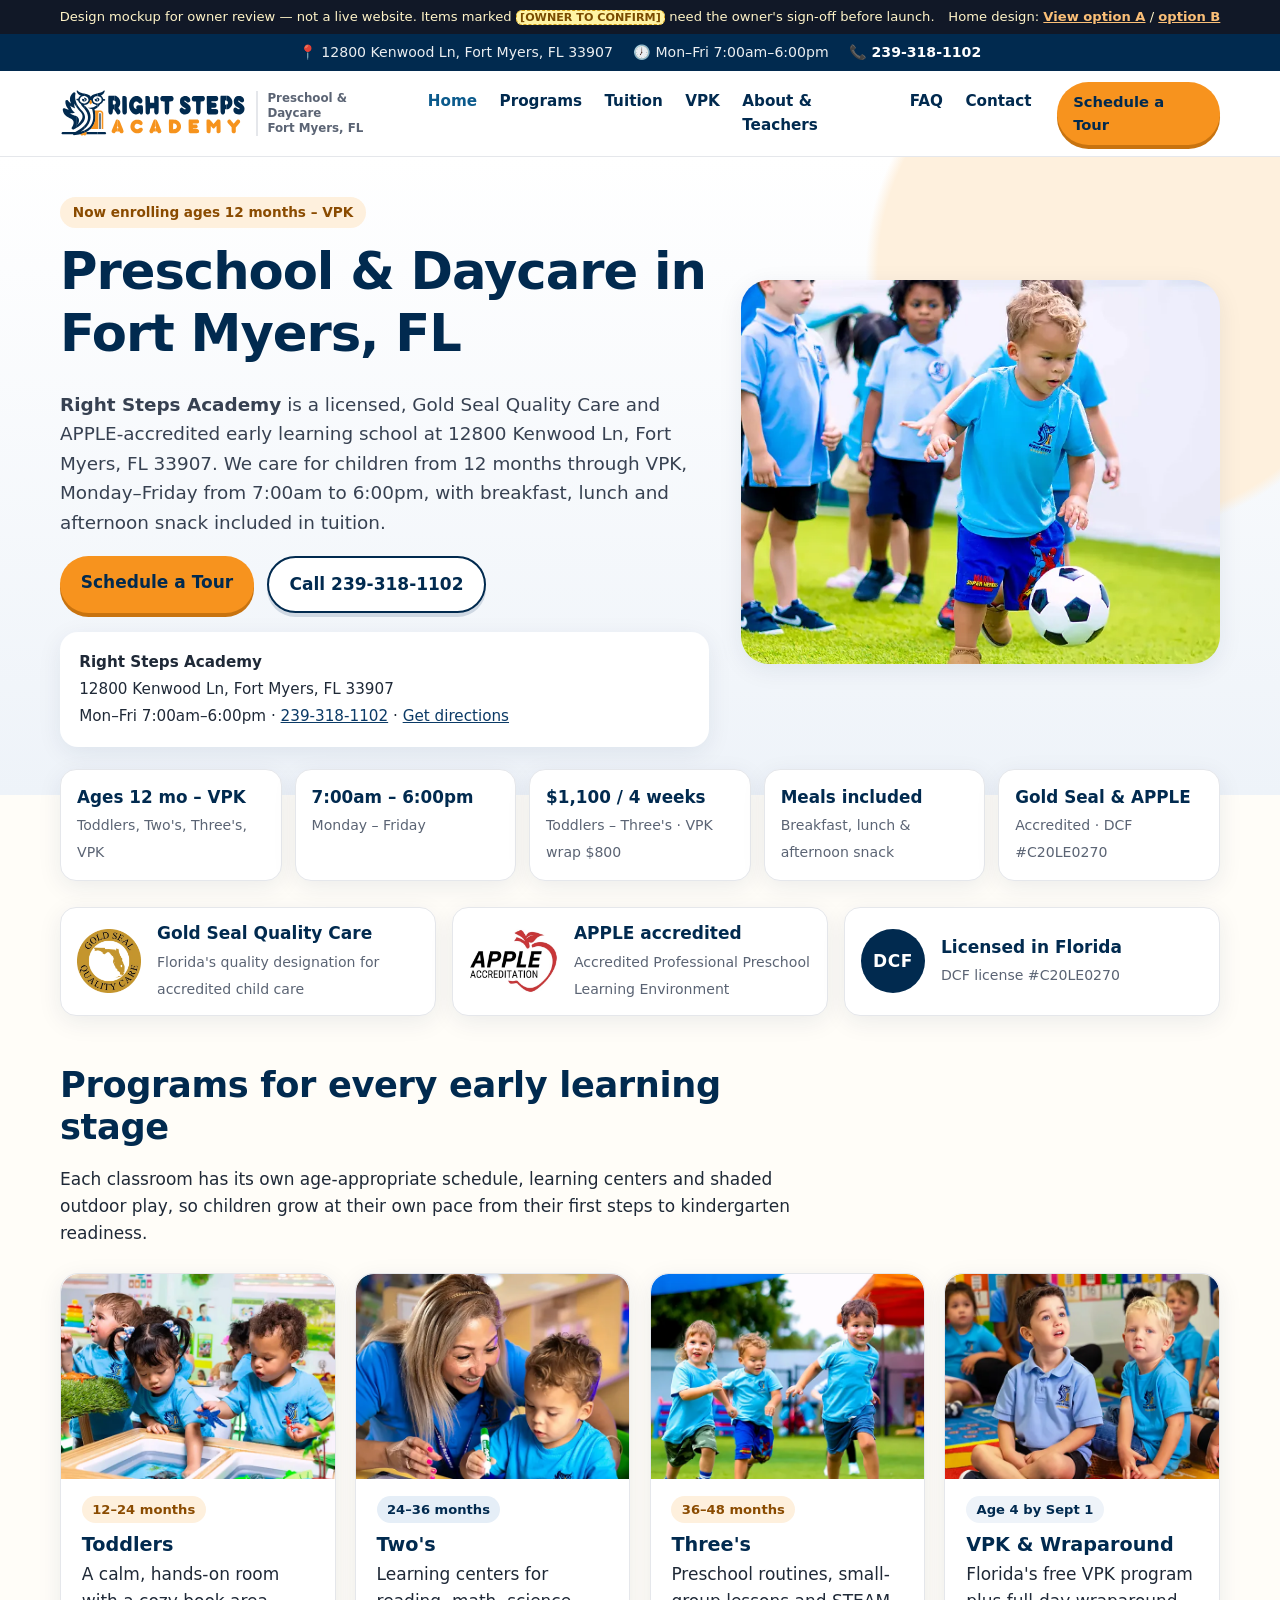
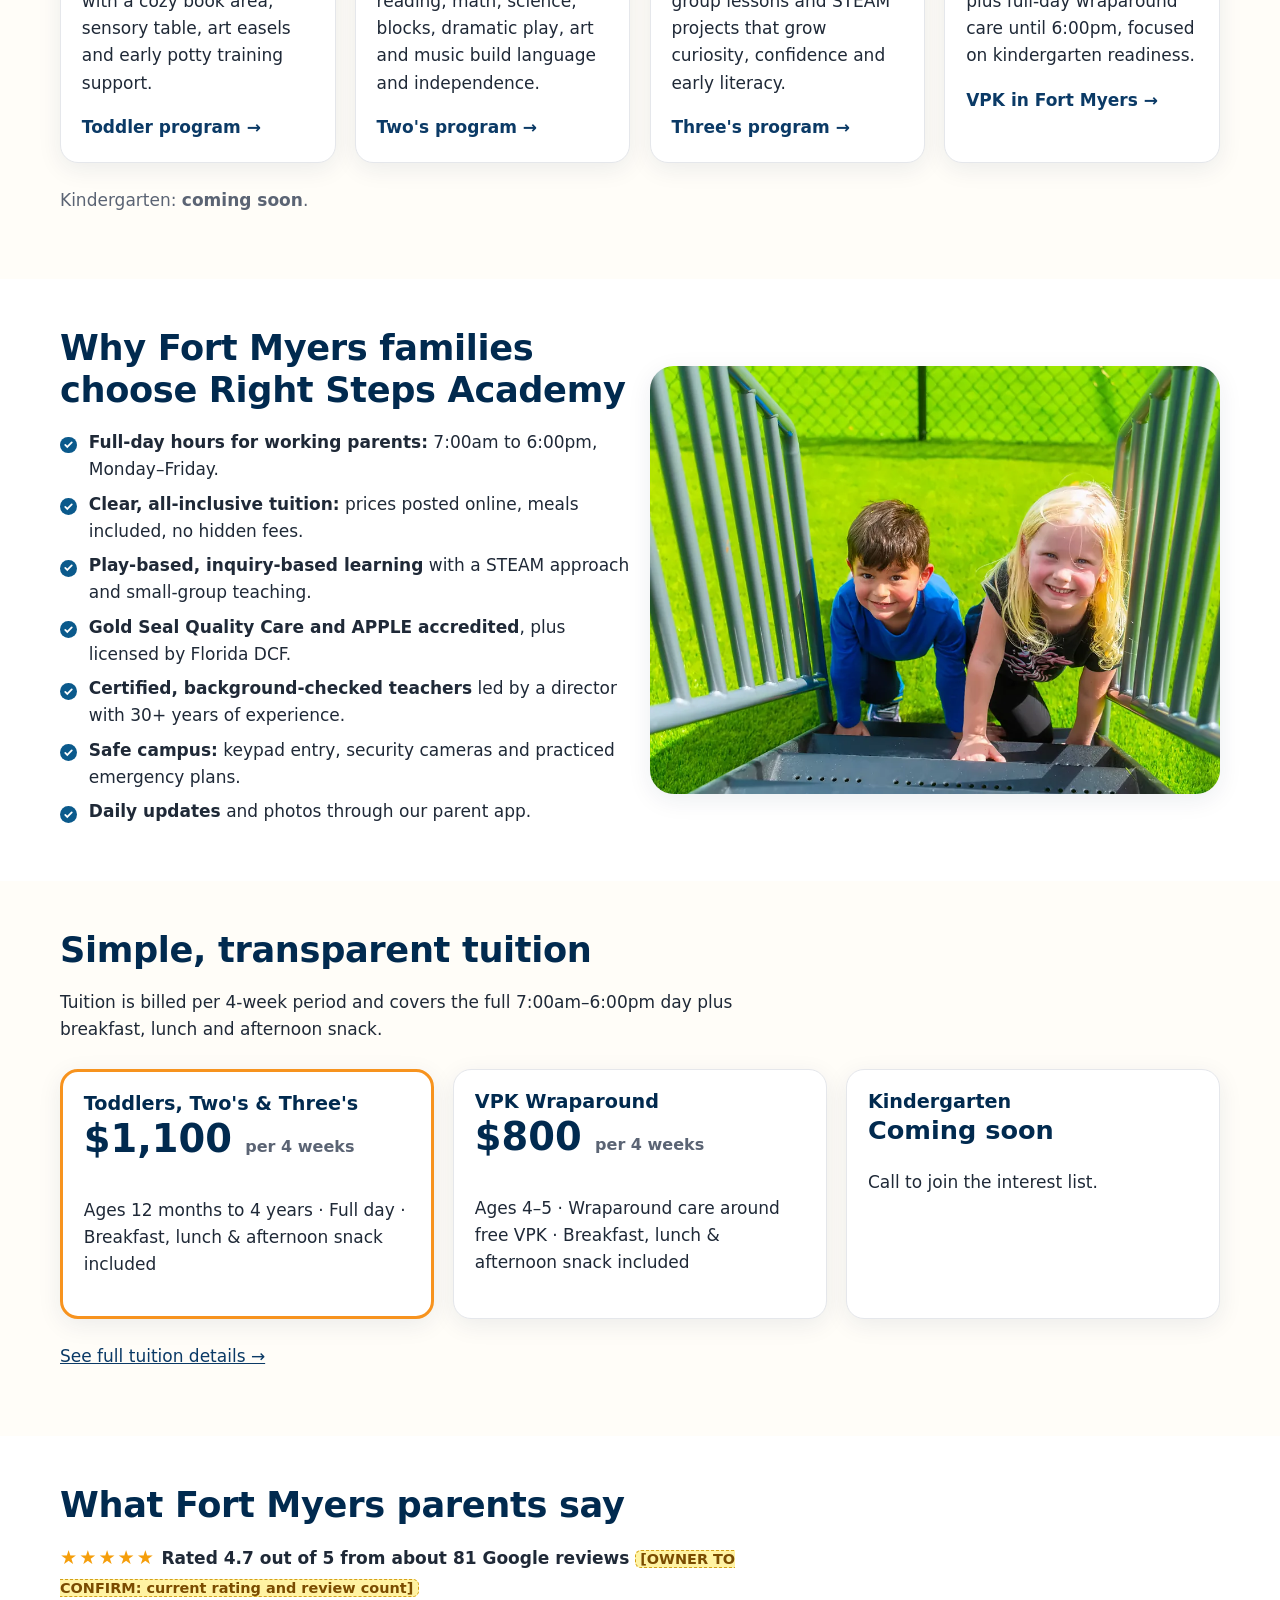
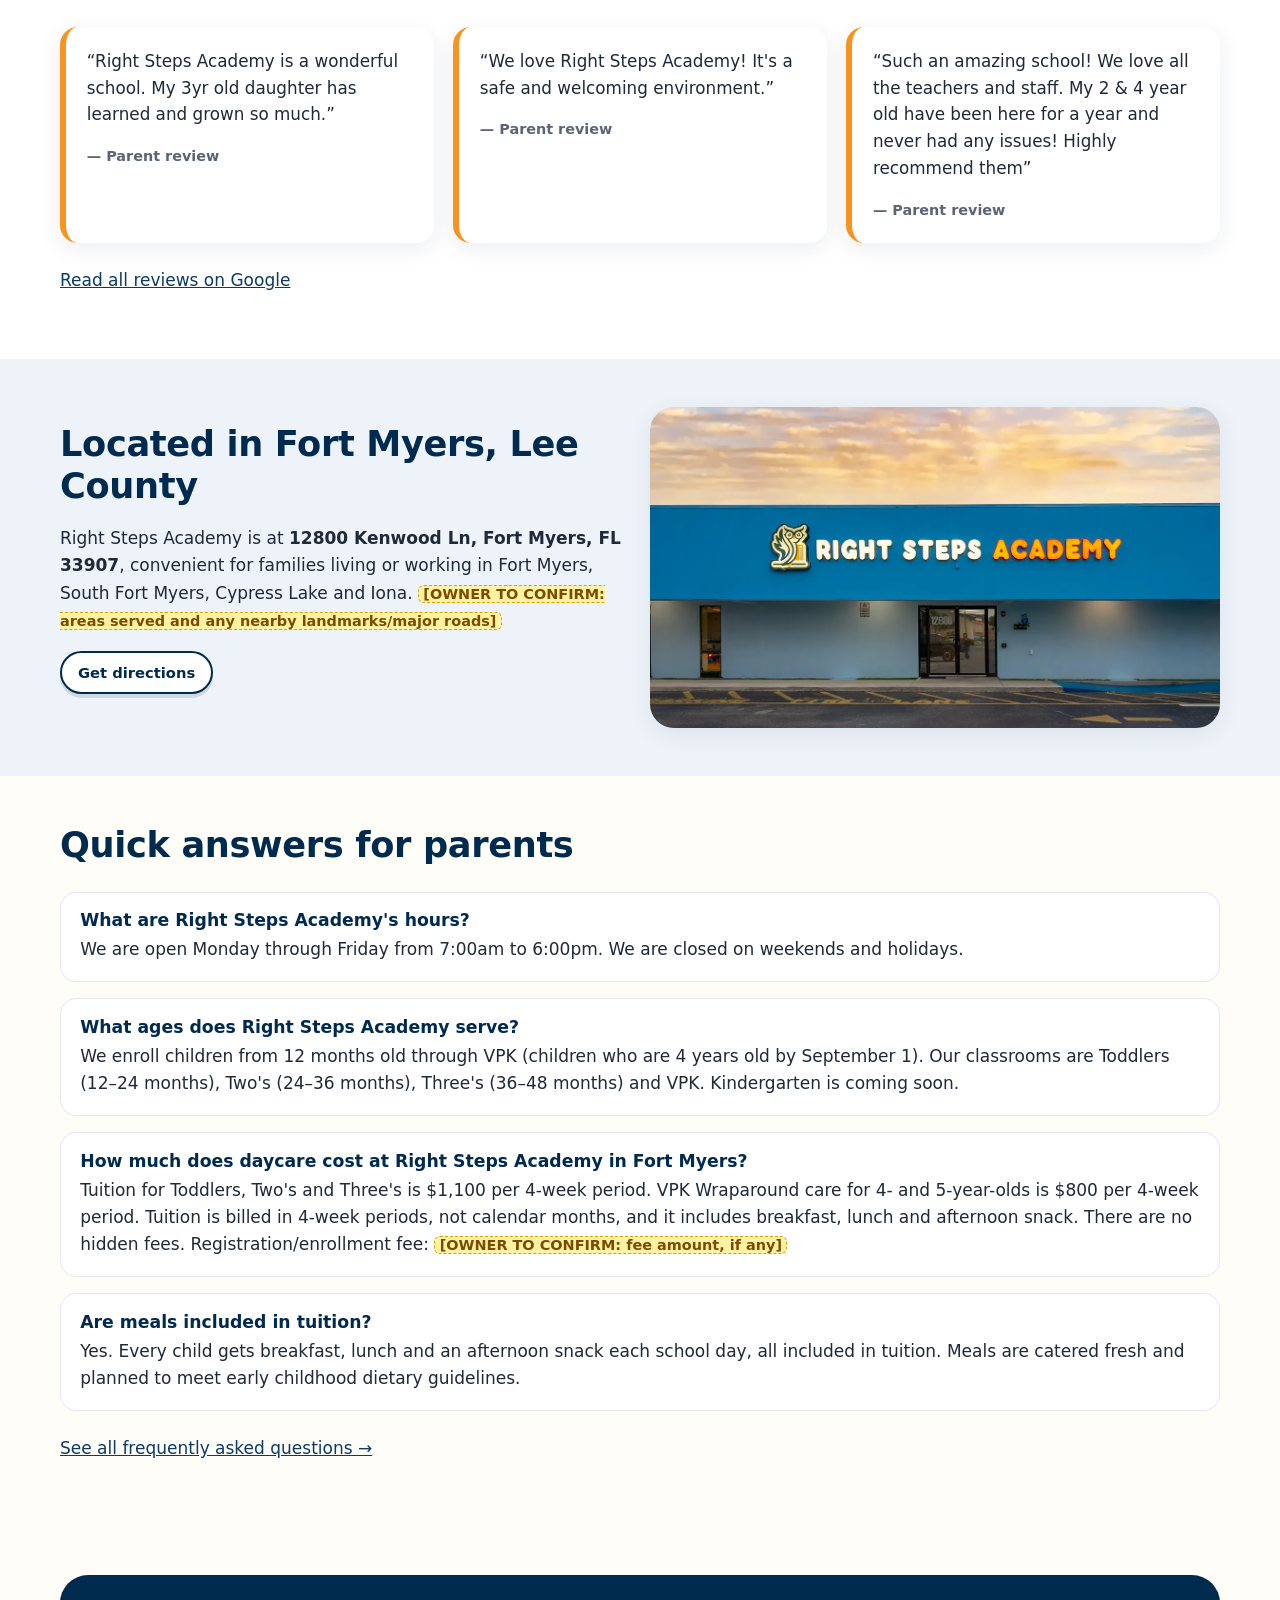
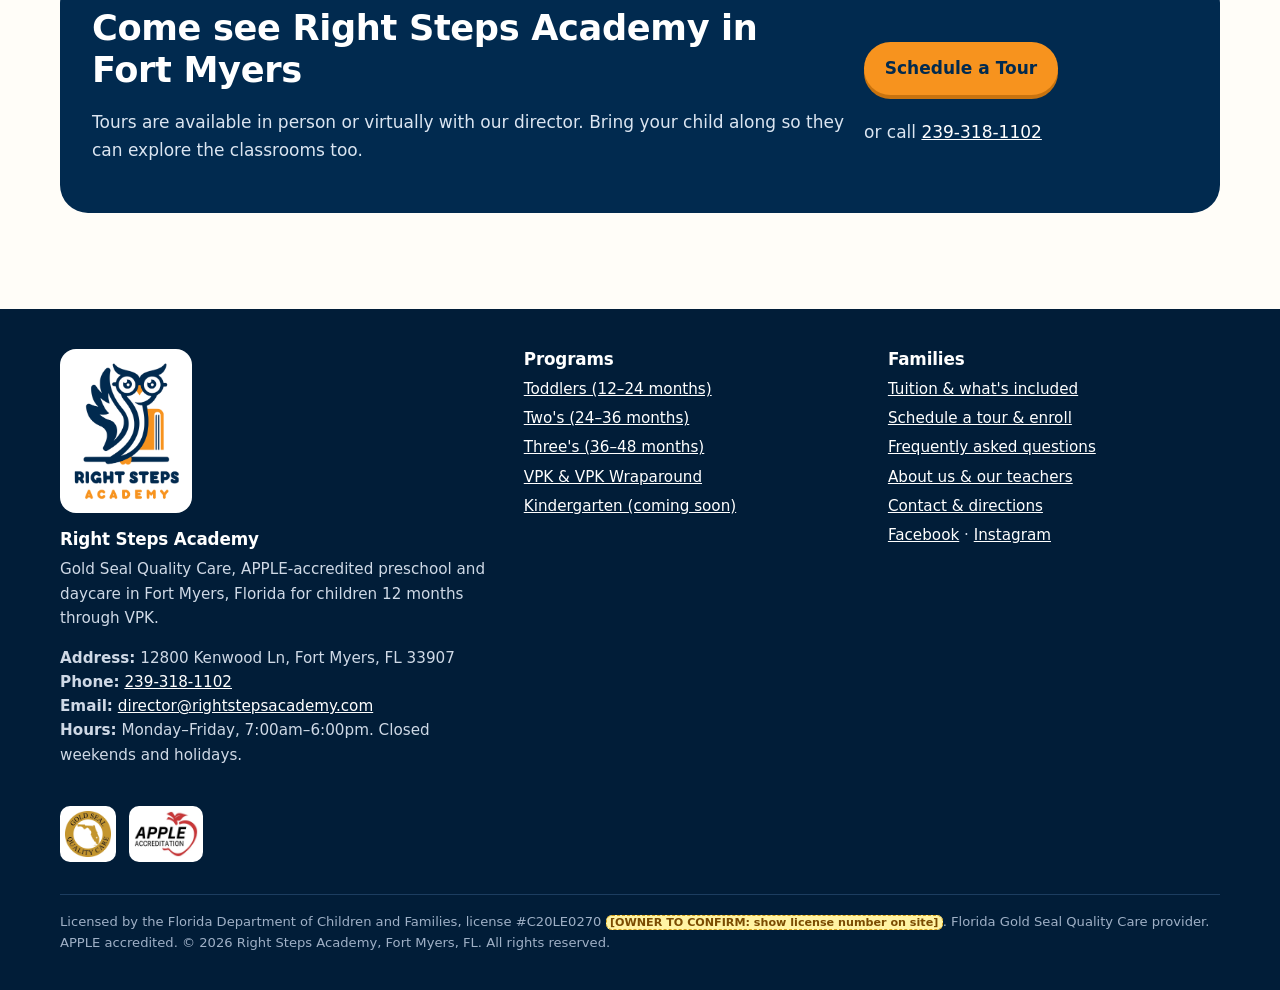
==== index.html @ 5e00772a "Add the Right Steps Academy static preview site. Extract the finished HTML/CSS/JS mockup at the repo" ====
<!doctype html>
<html lang="en">
<head>
<meta charset="utf-8">
<meta name="viewport" content="width=device-width, initial-scale=1">
<title>Right Steps Academy | Preschool &amp; Daycare in Fort Myers, FL</title>
<meta name="description" content="Licensed preschool &amp; daycare in Fort Myers, FL for ages 12 months–VPK. Open Mon–Fri 7am–6pm. $1,100 per 4 weeks, all meals included. Book a tour.">
<!-- MOCKUP: remove the noindex line below before launch -->
<meta name="robots" content="noindex, nofollow">
<link rel="canonical" href="https://rightstepsacademy.com/">
<meta property="og:type" content="website">
<meta property="og:site_name" content="Right Steps Academy">
<meta property="og:title" content="Right Steps Academy | Preschool &amp; Daycare in Fort Myers, FL">
<meta property="og:description" content="Licensed preschool &amp; daycare in Fort Myers, FL for ages 12 months–VPK. Open Mon–Fri 7am–6pm. $1,100 per 4 weeks, all meals included. Book a tour.">
<meta property="og:url" content="https://rightstepsacademy.com/">
<meta name="geo.region" content="US-FL">
<meta name="geo.placename" content="Fort Myers">
<meta name="geo.position" content="26.554355;-81.87447">
<link rel="icon" href="assets/brand/favicon-32.png" sizes="32x32" type="image/png">
<link rel="icon" href="assets/brand/icon-192.png" sizes="192x192" type="image/png">
<link rel="apple-touch-icon" href="assets/brand/apple-touch-icon.png">
<meta name="theme-color" content="#012A4F">
<link rel="stylesheet" href="assets/style.css">
<script type="application/ld+json">
{
 "@context": "https://schema.org",
 "@type": [
  "ChildCare",
  "Preschool"
 ],
 "@id": "https://rightstepsacademy.com/#school",
 "name": "Right Steps Academy",
 "url": "https://rightstepsacademy.com/",
 "logo": "https://rightstepsacademy.com/assets/brand/rsa-logo-stacked.png",
 "image": "https://rightstepsacademy.com/assets/photos/building-exterior-kenwood-ln.webp",
 "description": "Licensed, Gold Seal Quality Care and APPLE-accredited preschool and daycare in Fort Myers, Florida for children 12 months through VPK. Full-day care Monday–Friday 7:00am–6:00pm with breakfast, lunch and afternoon snack included in tuition.",
 "award": [
  "Florida Gold Seal Quality Care provider",
  "APPLE Accreditation (Accredited Professional Preschool Learning Environment)"
 ],
 "hasCredential": [
  {
   "@type": "EducationalOccupationalCredential",
   "name": "Gold Seal Quality Care",
   "credentialCategory": "Quality designation",
   "recognizedBy": {
    "@type": "GovernmentOrganization",
    "name": "Florida Department of Education, Division of Early Learning"
   }
  },
  {
   "@type": "EducationalOccupationalCredential",
   "name": "APPLE Accreditation (Accredited Professional Preschool Learning Environment)",
   "credentialCategory": "Accreditation",
   "recognizedBy": {
    "@type": "Organization",
    "name": "Florida Association for Child Care Management (FACCM)",
    "url": "https://www.faccm.org/"
   }
  }
 ],
 "telephone": "+1-239-318-1102",
 "email": "director@rightstepsacademy.com",
 "address": {
  "@type": "PostalAddress",
  "streetAddress": "12800 Kenwood Ln",
  "addressLocality": "Fort Myers",
  "addressRegion": "FL",
  "postalCode": "33907",
  "addressCountry": "US"
 },
 "geo": {
  "@type": "GeoCoordinates",
  "latitude": 26.554355,
  "longitude": -81.87447
 },
 "hasMap": "https://www.google.com/maps/search/?api=1&query=Right+Steps+Academy+12800+Kenwood+Ln+Fort+Myers+FL+33907",
 "openingHoursSpecification": [
  {
   "@type": "OpeningHoursSpecification",
   "dayOfWeek": [
    "Monday",
    "Tuesday",
    "Wednesday",
    "Thursday",
    "Friday"
   ],
   "opens": "07:00",
   "closes": "18:00"
  }
 ],
 "priceRange": "$800–$1,100 per 4 weeks",
 "currenciesAccepted": "USD",
 "areaServed": [
  {
   "@type": "City",
   "name": "Fort Myers, FL"
  },
  {
   "@type": "AdministrativeArea",
   "name": "Lee County, FL"
  }
 ],
 "sameAs": [
  "https://www.facebook.com/people/Right-Steps-Academy/61551797728011/",
  "https://www.instagram.com/right_steps_academy/"
 ],
 "makesOffer": [
  {
   "@type": "Offer",
   "name": "Toddlers (12–24 months)",
   "price": "1100",
   "priceCurrency": "USD",
   "description": "Full-day toddler program, 7:00am–6:00pm, breakfast, lunch and afternoon snack included. Price per 4-week period.",
   "url": "https://rightstepsacademy.com/programs/#toddlers"
  },
  {
   "@type": "Offer",
   "name": "Two's (24–36 months)",
   "price": "1100",
   "priceCurrency": "USD",
   "description": "Full-day program for two-year-olds, 7:00am–6:00pm, breakfast, lunch and afternoon snack included. Price per 4-week period.",
   "url": "https://rightstepsacademy.com/programs/#twos"
  },
  {
   "@type": "Offer",
   "name": "Three's (36–48 months)",
   "price": "1100",
   "priceCurrency": "USD",
   "description": "Full-day preschool for three-year-olds, 7:00am–6:00pm, breakfast, lunch and afternoon snack included. Price per 4-week period.",
   "url": "https://rightstepsacademy.com/programs/#threes"
  },
  {
   "@type": "Offer",
   "name": "VPK Wraparound (age 4 by September 1)",
   "price": "800",
   "priceCurrency": "USD",
   "description": "Wraparound care around Florida's free VPK program, 7:00am–6:00pm, breakfast, lunch and afternoon snack included. Price per 4-week period.",
   "url": "https://rightstepsacademy.com/vpk/"
  }
 ]
}
</script>
<script type="application/ld+json">
{
 "@context": "https://schema.org",
 "@type": "WebSite",
 "name": "Right Steps Academy",
 "url": "https://rightstepsacademy.com/"
}
</script>
</head>
<body>
<a class="skip" href="#main">Skip to content</a>
<div class="mock-banner" role="note">Design mockup for owner review — not a live website. Items marked <span class="otc">[OWNER TO CONFIRM]</span> need the owner's sign-off before launch. <span class="switch">Home design: <a href="index.html">View option A</a> / <a href="index-b.html">option B</a></span></div>
<div class="topbar"><div class="wrap">
<span>📍 12800 Kenwood Ln, Fort Myers, FL 33907</span><span>🕖 Mon–Fri 7:00am–6:00pm</span><a href="tel:+12393181102">📞 239-318-1102</a>
</div></div>
<header class="site-header"><div class="wrap">
<a class="brand" href="index.html"><img src="assets/brand/rsa-logo-horizontal.svg" alt="Right Steps Academy home" width="186" height="48"><small>Preschool &amp; Daycare<br>Fort Myers, FL</small></a>
<button class="nav-toggle" aria-expanded="false" aria-controls="main-nav">Menu</button>
<nav id="main-nav" class="main-nav" aria-label="Main"><ul><li><a href="index.html" aria-current="page">Home</a></li><li><a href="programs.html">Programs</a></li><li><a href="tuition.html">Tuition</a></li><li><a href="vpk.html">VPK</a></li><li><a href="about.html">About & Teachers</a></li><li><a href="faq.html">FAQ</a></li><li><a href="contact.html">Contact</a></li><li class="mobile-only"><a href="enroll.html">Schedule a Tour</a></li></ul></nav>
<a class="btn small header-cta" href="enroll.html">Schedule a Tour</a>
</div></header>
<main id="main">
<section class="hero"><div class="wrap">
<div>
<span class="eyebrow">Now enrolling ages 12 months – VPK</span>
<h1>Preschool &amp; Daycare in Fort Myers, FL</h1>
<p class="lead"><strong>Right Steps Academy</strong> is a licensed, Gold Seal Quality Care and APPLE-accredited early learning school at 12800 Kenwood Ln, Fort Myers, FL 33907. We care for children from 12 months through VPK, Monday–Friday from 7:00am to 6:00pm, with breakfast, lunch and afternoon snack included in tuition.</p>
<div class="hero-ctas"><a class="btn" href="enroll.html">Schedule a Tour</a><a class="btn alt" href="tel:+12393181102">Call 239-318-1102</a></div>
<div class="nap"><p><strong>Right Steps Academy</strong></p><p>12800 Kenwood Ln, Fort Myers, FL 33907</p><p>Mon–Fri 7:00am–6:00pm · <a href="tel:+12393181102">239-318-1102</a> · <a href="https://www.google.com/maps/search/?api=1&query=Right+Steps+Academy+12800+Kenwood+Ln+Fort+Myers+FL+33907" rel="noopener">Get directions</a></p></div>
</div>
<img class="photo hero-photo" src="assets/photos/home-hero-uniforms-fort-myers.webp" alt="Preschoolers in Right Steps Academy owl uniform shirts playing soccer outdoors in Fort Myers, FL" width="675" height="540" fetchpriority="high" decoding="async">
</div></section>

<div class="wrap facts" aria-label="Quick facts">
<div class="fact"><b>Ages 12 mo – VPK</b><span>Toddlers, Two's, Three's, VPK</span></div>
<div class="fact"><b>7:00am – 6:00pm</b><span>Monday – Friday</span></div>
<div class="fact"><b>$1,100 / 4 weeks</b><span>Toddlers – Three's · VPK wrap $800</span></div>
<div class="fact"><b>Meals included</b><span>Breakfast, lunch &amp; afternoon snack</span></div>
<div class="fact"><b>Gold Seal &amp; APPLE</b><span>Accredited · DCF #C20LE0270</span></div>
</div>
<section class="trust" aria-label="Accreditation and licensing"><div class="wrap trust-row">
<figure><img src="assets/accreditation/gold-seal-quality-care.webp" alt="Florida Gold Seal Quality Care logo" width="96" height="96" loading="lazy"><figcaption><b>Gold Seal Quality Care</b><span>Florida's quality designation for accredited child care</span></figcaption></figure>
<figure><img src="assets/accreditation/apple-accreditation.webp" alt="APPLE Accreditation logo" width="134" height="96" loading="lazy"><figcaption><b>APPLE accredited</b><span>Accredited Professional Preschool Learning Environment</span></figcaption></figure>
<figure><span class="lic" aria-hidden="true">DCF</span><figcaption><b>Licensed in Florida</b><span>DCF license #C20LE0270</span></figcaption></figure>
</div></section>

<section><div class="wrap">
<div class="section-head"><h2>Programs for every early learning stage</h2>
<p>Each classroom has its own age-appropriate schedule, learning centers and shaded outdoor play, so children grow at their own pace from their first steps to kindergarten readiness.</p></div>
<div class="grid g4">
<div class="card t1"><img class="card-img" src="assets/photos/toddlers-sensory-table.webp" alt="Toddlers exploring a water sensory table at Right Steps Academy in Fort Myers" width="600" height="450" loading="lazy" decoding="async"><span class="age">12–24 months</span><h3>Toddlers</h3><p>A calm, hands-on room with a cozy book area, sensory table, art easels and early potty training support.</p><a class="more" href="programs.html#toddlers">Toddler program →</a></div>
<div class="card t2"><img class="card-img" src="assets/photos/twos-teacher-small-group.webp" alt="Teacher working one-on-one with a child on early writing skills" width="600" height="450" loading="lazy" decoding="async"><span class="age">24–36 months</span><h3>Two's</h3><p>Learning centers for reading, math, science, blocks, dramatic play, art and music build language and independence.</p><a class="more" href="programs.html#twos">Two's program →</a></div>
<div class="card t3"><img class="card-img" src="assets/photos/threes-outdoor-play.webp" alt="Three preschoolers in Right Steps Academy shirts running on the playground lawn" width="600" height="450" loading="lazy" decoding="async"><span class="age">36–48 months</span><h3>Three's</h3><p>Preschool routines, small-group lessons and STEAM projects that grow curiosity, confidence and early literacy.</p><a class="more" href="programs.html#threes">Three's program →</a></div>
<div class="card t4"><img class="card-img" src="assets/photos/vpk-circle-time.webp" alt="VPK students in Right Steps Academy uniforms sitting on the rug at circle time" width="600" height="450" loading="lazy" decoding="async"><span class="age">Age 4 by Sept 1</span><h3>VPK &amp; Wraparound</h3><p>Florida's free VPK program plus full-day wraparound care until 6:00pm, focused on kindergarten readiness.</p><a class="more" href="vpk.html">VPK in Fort Myers →</a></div>
</div>
<p class="mt muted">Kindergarten: <strong>coming soon</strong>.</p>
</div></section>

<section class="alt-bg"><div class="wrap grid g2" style="align-items:center">
<div>
<h2>Why Fort Myers families choose Right Steps Academy</h2>
<ul class="checks">
<li><strong>Full-day hours for working parents:</strong> 7:00am to 6:00pm, Monday–Friday.</li>
<li><strong>Clear, all-inclusive tuition:</strong> prices posted online, meals included, no hidden fees.</li>
<li><strong>Play-based, inquiry-based learning</strong> with a STEAM approach and small-group teaching.</li>
<li><strong>Gold Seal Quality Care and APPLE accredited</strong>, plus licensed by Florida DCF.</li>
<li><strong>Certified, background-checked teachers</strong> led by a director with 30+ years of experience.</li>
<li><strong>Safe campus:</strong> keypad entry, security cameras and practiced emergency plans.</li>
<li><strong>Daily updates</strong> and photos through our parent app.</li>
</ul>
</div>
<img class="photo" src="assets/photos/playground-climber.webp" alt="Two preschoolers climbing on the shaded playground at Right Steps Academy" width="1000" height="750" loading="lazy" decoding="async">
</div></section>

<section><div class="wrap">
<div class="section-head"><h2>Simple, transparent tuition</h2><p>Tuition is billed per 4-week period and covers the full 7:00am–6:00pm day plus breakfast, lunch and afternoon snack.</p></div>
<div class="grid g3">
<div class="card price-card featured"><h3>Toddlers, Two's &amp; Three's</h3><p class="price">$1,100 <small>per 4 weeks</small></p><p>Ages 12 months to 4 years · Full day · Breakfast, lunch &amp; afternoon snack included</p></div>
<div class="card price-card"><h3>VPK Wraparound</h3><p class="price">$800 <small>per 4 weeks</small></p><p>Ages 4–5 · Wraparound care around free VPK · Breakfast, lunch &amp; afternoon snack included</p></div>
<div class="card price-card"><h3>Kindergarten</h3><p class="price" style="font-size:1.6rem">Coming soon</p><p>Call to join the interest list.</p></div>
</div>
<p class="mt"><a href="tuition.html">See full tuition details →</a></p>
</div></section>

<section class="alt-bg"><div class="wrap">
<div class="section-head"><h2>What Fort Myers parents say</h2>
<p><span class="stars" aria-hidden="true">★★★★★</span> <strong>Rated 4.7 out of 5 from about 81 Google reviews</strong> <mark class="otc">[OWNER TO CONFIRM: current rating and review count]</mark></p></div>
<div class="grid g3"><blockquote class="quote"><p>“Right Steps Academy is a wonderful school. My 3yr old daughter has learned and grown so much.”</p><footer>— Parent review</footer></blockquote><blockquote class="quote"><p>“We love Right Steps Academy! It's a safe and welcoming environment.”</p><footer>— Parent review</footer></blockquote><blockquote class="quote"><p>“Such an amazing school! We love all the teachers and staff. My 2 &amp; 4 year old have been here for a year and never had any issues! Highly recommend them”</p><footer>— Parent review</footer></blockquote></div>
<p class="mt"><a href="https://www.google.com/maps/search/?api=1&query=Right+Steps+Academy+12800+Kenwood+Ln+Fort+Myers+FL+33907" rel="noopener">Read all reviews on Google</a></p>
</div></section>

<section class="sky-bg"><div class="wrap grid g2" style="align-items:center">
<div>
<h2>Located in Fort Myers, Lee County</h2>
<p>Right Steps Academy is at <strong>12800 Kenwood Ln, Fort Myers, FL 33907</strong>, convenient for families living or working in Fort Myers, South Fort Myers, Cypress Lake and Iona. <mark class="otc">[OWNER TO CONFIRM: areas served and any nearby landmarks/major roads]</mark></p>
<p><a class="btn alt small" href="https://www.google.com/maps/search/?api=1&query=Right+Steps+Academy+12800+Kenwood+Ln+Fort+Myers+FL+33907" rel="noopener">Get directions</a></p>
</div>
<img class="photo" src="assets/photos/building-exterior-kenwood-ln.webp" alt="Right Steps Academy building and storefront sign on Kenwood Ln in Fort Myers, FL" width="1200" height="675" loading="lazy" decoding="async">
</div></section>

<section><div class="wrap">
<div class="section-head"><h2>Quick answers for parents</h2></div>
<div class="faq-list">
<div class="faq-item"><h3>What are Right Steps Academy's hours?</h3><p>We are open Monday through Friday from 7:00am to 6:00pm. We are closed on weekends and holidays.</p></div>
<div class="faq-item"><h3>What ages does Right Steps Academy serve?</h3><p>We enroll children from 12 months old through VPK (children who are 4 years old by September 1). Our classrooms are Toddlers (12–24 months), Two's (24–36 months), Three's (36–48 months) and VPK. Kindergarten is coming soon.</p></div>
<div class="faq-item"><h3>How much does daycare cost at Right Steps Academy in Fort Myers?</h3><p>Tuition for Toddlers, Two's and Three's is $1,100 per 4-week period. VPK Wraparound care for 4- and 5-year-olds is $800 per 4-week period. Tuition is billed in 4-week periods, not calendar months, and it includes breakfast, lunch and afternoon snack. There are no hidden fees. Registration/enrollment fee: <mark class="otc">[OWNER TO CONFIRM: fee amount, if any]</mark></p></div>
<div class="faq-item"><h3>Are meals included in tuition?</h3><p>Yes. Every child gets breakfast, lunch and an afternoon snack each school day, all included in tuition. Meals are catered fresh and planned to meet early childhood dietary guidelines.</p></div>
</div>
<p class="mt"><a href="faq.html">See all frequently asked questions →</a></p>
</div></section>
<section><div class="wrap"><div class="cta-band">
<div><h2>Come see Right Steps Academy in Fort Myers</h2>
<p>Tours are available in person or virtually with our director. Bring your child along so they can explore the classrooms too.</p></div>
<div><a class="btn" href="enroll.html">Schedule a Tour</a><p class="mt" style="margin-bottom:0">or call <a style="color:#fff" href="tel:+12393181102">239-318-1102</a></p></div>
</div></div></section>
</main>
<footer class="site-footer"><div class="wrap">
<div class="grid">
<div>
<img class="footer-logo" src="assets/brand/rsa-logo-stacked.png" alt="Right Steps Academy owl logo" width="132" height="169" loading="lazy">
<h2>Right Steps Academy</h2>
<p>Gold Seal Quality Care, APPLE-accredited preschool and daycare in Fort Myers, Florida for children 12 months through VPK.</p>
<p><strong>Address:</strong> 12800 Kenwood Ln, Fort Myers, FL 33907<br>
<strong>Phone:</strong> <a href="tel:+12393181102">239-318-1102</a><br>
<strong>Email:</strong> <a href="mailto:director@rightstepsacademy.com">director@rightstepsacademy.com</a><br>
<strong>Hours:</strong> Monday–Friday, 7:00am–6:00pm. Closed weekends and holidays.</p>
</div>
<div><h2>Programs</h2><ul>
<li><a href="programs.html#toddlers">Toddlers (12–24 months)</a></li>
<li><a href="programs.html#twos">Two's (24–36 months)</a></li>
<li><a href="programs.html#threes">Three's (36–48 months)</a></li>
<li><a href="vpk.html">VPK &amp; VPK Wraparound</a></li>
<li><a href="programs.html#kindergarten">Kindergarten (coming soon)</a></li>
</ul></div>
<div><h2>Families</h2><ul>
<li><a href="tuition.html">Tuition &amp; what's included</a></li>
<li><a href="enroll.html">Schedule a tour &amp; enroll</a></li>
<li><a href="faq.html">Frequently asked questions</a></li>
<li><a href="about.html">About us &amp; our teachers</a></li>
<li><a href="contact.html">Contact &amp; directions</a></li>
<li><a href="https://www.facebook.com/people/Right-Steps-Academy/61551797728011/" rel="noopener">Facebook</a> · <a href="https://www.instagram.com/right_steps_academy/" rel="noopener">Instagram</a></li>
</ul></div>
</div>
<div class="footer-badges"><img src="assets/accreditation/gold-seal-quality-care.webp" alt="Florida Gold Seal Quality Care logo" width="64" height="64" loading="lazy"><img src="assets/accreditation/apple-accreditation.webp" alt="APPLE Accreditation logo" width="89" height="64" loading="lazy"></div>
<p class="legal">Licensed by the Florida Department of Children and Families, license #C20LE0270 <mark class="otc">[OWNER TO CONFIRM: show license number on site]</mark>. Florida Gold Seal Quality Care provider. APPLE accredited. © 2026 Right Steps Academy, Fort Myers, FL. All rights reserved.</p>
</div></footer>
<div class="sticky-call"><a class="c1" href="tel:+12393181102">Call 239-318-1102</a><a class="c2" href="enroll.html">Book a Tour</a></div>
<script src="assets/main.js" defer></script>
</body></html>
---- assets/style.css ----
/* Right Steps Academy — mock site styles (mobile-first, no external fonts) */
:root{
  --navy:#012A4F; --navy-2:#0B3A66; --sun:#F7931E; --sun-soft:#FEF0DD;
  --teal:#0B5A8C; --teal-soft:#E5EEF7; --coral:#F7931E; --coral-soft:#FEF0DD;
  --sky:#EEF3F9; --ink:#1f2937; --muted:#5b6474; --line:#e5e7eb; --bg:#fffdf8;
  --radius:18px; --shadow:0 6px 24px rgba(1,42,79,.08);
  --font: ui-rounded, "SF Pro Rounded", "Nunito", "Segoe UI", system-ui, -apple-system, Roboto, Arial, sans-serif;
}
*{box-sizing:border-box}
html{scroll-behavior:smooth}
body{margin:0;font-family:var(--font);color:var(--ink);background:var(--bg);line-height:1.6;font-size:17px}
img,svg{max-width:100%;display:block}
a{color:var(--navy-2)}
a:hover{color:var(--teal)}
h1,h2,h3{color:var(--navy);line-height:1.2;margin:0 0 .5em}
h1{font-size:clamp(2rem,6vw,3.2rem);letter-spacing:-.02em}
h2{font-size:clamp(1.5rem,4vw,2.2rem);letter-spacing:-.01em}
h3{font-size:1.2rem}
p{margin:0 0 1em}
.wrap{width:min(1160px,92%);margin-inline:auto}
.skip{position:absolute;left:-999px}.skip:focus{left:1rem;top:1rem;background:#fff;padding:.5rem 1rem;z-index:99}

/* mock banner + OTC markers */
.mock-banner{background:#111827;color:#fef3c7;font-size:.82rem;text-align:center;padding:.4rem 1rem}
.otc{background:#fff3a3;color:#7a4b00;border:1px dashed #d4a017;border-radius:6px;padding:0 .3em;font-weight:700;font-size:.85em;white-space:normal}

/* top bar */
.topbar{background:var(--navy);color:#fff;font-size:.88rem}
.topbar .wrap{display:flex;flex-wrap:wrap;gap:.25rem 1.25rem;justify-content:center;padding:.45rem 0}
.topbar a{color:#fff;text-decoration:none;font-weight:700}
.topbar span{opacity:.92}

/* header */
.site-header{background:#fff;border-bottom:1px solid var(--line);position:sticky;top:0;z-index:20}
.site-header .wrap{display:flex;align-items:center;justify-content:space-between;gap:1rem;padding:.7rem 0}
.brand{display:flex;align-items:center;gap:.6rem;text-decoration:none;color:var(--navy)}
.brand img{height:48px;width:auto}
.brand small{display:none;color:var(--muted);font-size:.74rem;font-weight:700;line-height:1.25;border-left:2px solid var(--line);padding-left:.6rem}
@media (min-width:1100px){.brand small{display:block}}
.nav-toggle{background:var(--sky);border:0;border-radius:12px;padding:.55rem .8rem;font:inherit;font-weight:700;color:var(--navy);cursor:pointer}
.main-nav{display:none;position:absolute;left:0;right:0;top:100%;background:#fff;border-bottom:1px solid var(--line);box-shadow:var(--shadow)}
.main-nav.open{display:block}
.main-nav ul{list-style:none;margin:0;padding:.5rem 4%}
.main-nav a{display:block;padding:.65rem .25rem;text-decoration:none;font-weight:700;color:var(--navy);border-bottom:1px solid var(--line)}
.main-nav a[aria-current="page"]{color:var(--teal)}
.btn{display:inline-block;background:var(--coral);color:var(--navy);text-decoration:none;font-weight:800;padding:.8rem 1.3rem;border-radius:999px;border:0;cursor:pointer;font:inherit;font-weight:800;box-shadow:0 4px 0 #C8730F}
.btn:hover{color:var(--navy);filter:brightness(1.06)}
.btn.alt{background:#fff;color:var(--navy);box-shadow:0 4px 0 #cfd8e3;border:2px solid var(--navy)}
.btn.small{padding:.5rem 1rem;font-size:.92rem}
.header-cta{display:none}
@media (min-width:980px){
  .nav-toggle{display:none}
  .main-nav{display:block;position:static;box-shadow:none;border:0}
  .main-nav ul{display:flex;gap:.2rem;padding:0}
  .main-nav a{border:0;padding:.4rem .6rem;border-radius:10px;font-size:.95rem}
  .main-nav a:hover{background:var(--sky)}
  .header-cta{display:inline-block}
}

/* hero */
.hero{background:radial-gradient(circle at 88% 18%,var(--sun-soft) 0 20%,transparent 21%),linear-gradient(180deg,#fff 0%,var(--sky) 100%);padding:2.5rem 0 3rem}
.hero .wrap{display:grid;gap:2rem;align-items:center}
.eyebrow{display:inline-block;background:var(--sun-soft);color:#8A4B00;font-weight:800;font-size:.85rem;padding:.3rem .8rem;border-radius:999px;margin-bottom:.8rem}
.lead{font-size:1.15rem;color:#374151}
.hero-ctas{display:flex;flex-wrap:wrap;gap:.8rem;margin:1.2rem 0}
.nap{background:#fff;border-radius:var(--radius);box-shadow:var(--shadow);padding:1rem 1.2rem;font-size:.95rem}
.nap p{margin:.15rem 0}
@media (min-width:900px){.hero .wrap{grid-template-columns:1.15fr .85fr}}

/* placeholder art (no photos of real people) */
.ph{position:relative;border-radius:28px;min-height:260px;overflow:hidden;display:flex;align-items:flex-end;padding:1rem;color:var(--navy);font-weight:800;font-size:.85rem}
.ph::after{content:attr(data-label);background:rgba(255,255,255,.88);border-radius:999px;padding:.3rem .8rem}
.ph.a{background:radial-gradient(circle at 25% 30%,#ffd166 0 16%,transparent 17%),radial-gradient(circle at 70% 60%,#83c5be 0 22%,transparent 23%),radial-gradient(circle at 40% 85%,#f4a261 0 12%,transparent 13%),linear-gradient(135deg,#e8f1fb,#fde9e3)}
.ph.b{background:radial-gradient(circle at 70% 25%,#a8dadc 0 18%,transparent 19%),radial-gradient(circle at 30% 70%,#ffc947 0 20%,transparent 21%),linear-gradient(135deg,#fff4d6,#e3f4f1)}
.ph.c{background:radial-gradient(circle at 50% 40%,#f4a261 0 18%,transparent 19%),radial-gradient(circle at 20% 80%,#2a9d8f55 0 20%,transparent 21%),linear-gradient(135deg,#fde9e3,#e8f1fb)}
.ph.small{min-height:150px;border-radius:18px}

/* sections */
section{padding:3rem 0}
.alt-bg{background:#fff}
.sky-bg{background:var(--sky)}
.section-head{max-width:760px;margin-bottom:1.6rem}
.grid{display:grid;gap:1.2rem}
@media (min-width:640px){.g2{grid-template-columns:repeat(2,1fr)}.g3{grid-template-columns:repeat(2,1fr)}.g4{grid-template-columns:repeat(2,1fr)}}
@media (min-width:980px){.g3{grid-template-columns:repeat(3,1fr)}.g4{grid-template-columns:repeat(4,1fr)}}
.card{background:#fff;border:1px solid var(--line);border-radius:var(--radius);padding:1.3rem;box-shadow:var(--shadow)}
.card h3{margin-bottom:.3rem}
.age{display:inline-block;font-weight:800;font-size:.82rem;padding:.2rem .65rem;border-radius:999px;margin-bottom:.6rem}
.t1 .age{background:var(--sun-soft);color:#8A4B00}.t2 .age{background:var(--teal-soft);color:var(--navy)}
.t3 .age{background:var(--sun-soft);color:#8A4B00}.t4 .age{background:var(--sky);color:var(--navy)}
.t5 .age{background:#eee;color:#555}
.card .more{font-weight:800;text-decoration:none}

/* fact strip */
.facts{display:grid;gap:.8rem;grid-template-columns:repeat(2,1fr);margin-top:-1.6rem;position:relative}
.fact{background:#fff;border-radius:16px;padding:.9rem 1rem;box-shadow:var(--shadow);border:1px solid var(--line)}
.fact b{display:block;color:var(--navy);font-size:1.05rem}
.fact span{color:var(--muted);font-size:.88rem}
@media (min-width:900px){.facts{grid-template-columns:repeat(5,1fr)}}

/* lists */
.checks{list-style:none;padding:0;margin:0}
.checks li{padding-left:1.8rem;position:relative;margin:.45rem 0}
.checks li::before{content:"";position:absolute;left:0;top:.45em;width:1.05rem;height:1.05rem;border-radius:50%;background:var(--teal) url("data:image/svg+xml,%3Csvg xmlns='http://www.w3.org/2000/svg' viewBox='0 0 16 16'%3E%3Cpath d='M4 8.5l2.5 2.5L12 5.5' stroke='white' stroke-width='2.2' fill='none' stroke-linecap='round'/%3E%3C/svg%3E") center/80% no-repeat}

/* pricing */
.price{font-size:2.4rem;font-weight:900;color:var(--navy);line-height:1}
.price small{font-size:1rem;color:var(--muted);font-weight:700}
.price-card.featured{border:3px solid var(--sun)}
table{width:100%;border-collapse:collapse;background:#fff;border-radius:var(--radius);overflow:hidden;box-shadow:var(--shadow);font-size:.96rem}
th,td{padding:.75rem .9rem;text-align:left;border-bottom:1px solid var(--line);vertical-align:top}
th{background:var(--navy);color:#fff}
tr:nth-child(even) td{background:#fafbfd}
.table-scroll{overflow-x:auto}

/* reviews */
.quote{background:#fff;border-radius:var(--radius);padding:1.3rem;border-left:6px solid var(--sun);box-shadow:var(--shadow);margin:0}
.quote p{font-size:1.05rem}
.quote footer{color:var(--muted);font-weight:700;font-size:.9rem}
.stars{color:#f59e0b;letter-spacing:2px;font-size:1.2rem}

/* faq */
.faq-list{display:grid;gap:1rem}
.faq-item{background:#fff;border:1px solid var(--line);border-radius:16px;padding:1.1rem 1.2rem}
.faq-item h3{font-size:1.08rem;margin-bottom:.35rem}
.faq-item p{margin:0}
.faq-item.optional{border:2px dashed #d4a017;background:#fffbea}

/* timeline */
.timeline{list-style:none;padding:0;margin:0;border-left:4px solid var(--sun);}
.timeline li{padding:.35rem 0 .35rem 1.1rem;position:relative}
.timeline li::before{content:"";position:absolute;left:-10px;top:.75rem;width:16px;height:16px;border-radius:50%;background:#fff;border:4px solid var(--teal)}
.timeline b{color:var(--navy);display:inline-block;min-width:8.5rem}

/* steps */
.steps{counter-reset:s;list-style:none;padding:0;display:grid;gap:1rem}
.steps li{counter-increment:s;background:#fff;border-radius:16px;padding:1rem 1rem 1rem 3.6rem;position:relative;border:1px solid var(--line)}
.steps li::before{content:counter(s);position:absolute;left:1rem;top:1rem;width:1.9rem;height:1.9rem;border-radius:50%;background:var(--coral);color:var(--navy);font-weight:900;display:grid;place-items:center}

/* form */
form .row{display:grid;gap:1rem}
@media (min-width:700px){form .row.two{grid-template-columns:1fr 1fr}}
label{font-weight:700;color:var(--navy);display:block;margin-bottom:.25rem;font-size:.95rem}
input,select,textarea{width:100%;font:inherit;padding:.7rem .8rem;border:2px solid #d6dde6;border-radius:12px;background:#fff}
input:focus,select:focus,textarea:focus{outline:3px solid var(--sun);border-color:var(--navy)}
.form-note{font-size:.88rem;color:var(--muted)}
.form-msg{display:none;background:var(--teal-soft);border-radius:12px;padding:1rem;font-weight:700;color:var(--navy);margin-top:1rem}
.form-msg.show{display:block}

/* breadcrumb + page hero */
.page-hero{background:linear-gradient(180deg,#fff,var(--sky));padding:2rem 0 2.2rem}
.crumbs{font-size:.85rem;color:var(--muted);margin-bottom:.6rem}
.crumbs a{color:var(--muted)}
.crumbs ol{list-style:none;padding:0;margin:0;display:flex;gap:.4rem;flex-wrap:wrap}
.crumbs li+li::before{content:"›";margin-right:.4rem}

/* cta band */
.cta-band{background:var(--navy);color:#fff;border-radius:28px;padding:2rem;display:grid;gap:1rem;align-items:center}
.cta-band h2{color:#fff}
.cta-band p{color:#dbe5f1}
@media (min-width:900px){.cta-band{grid-template-columns:1.4fr .6fr}}

/* map placeholder */
.map-ph{border-radius:var(--radius);min-height:240px;background:
 linear-gradient(90deg,transparent 48%,#fff 48% 52%,transparent 52%),linear-gradient(0deg,transparent 58%,#fff 58% 61%,transparent 61%),
 linear-gradient(35deg,transparent 70%,#ffffffaa 70% 72%,transparent 72%),#d9ead3;display:grid;place-items:center;position:relative;border:1px solid var(--line)}
.map-ph span{background:#fff;padding:.5rem .9rem;border-radius:999px;font-weight:800;color:var(--navy);box-shadow:var(--shadow)}

/* footer */
.site-footer{background:#011D38;color:#cfd9e6;margin-top:3rem;padding:2.5rem 0 1.5rem;font-size:.95rem}
.site-footer a{color:#fff}
.site-footer h2{color:#fff;font-size:1.05rem}
.site-footer .grid{gap:2rem}
@media (min-width:800px){.site-footer .grid{grid-template-columns:1.3fr 1fr 1fr}}
.site-footer ul{list-style:none;padding:0;margin:0}
.site-footer li{margin:.3rem 0}
.legal{border-top:1px solid #1C3D60;margin-top:2rem;padding-top:1rem;font-size:.82rem;color:#9fb0c6}
.sticky-call{position:fixed;bottom:0;left:0;right:0;display:flex;z-index:30;box-shadow:0 -4px 16px rgba(0,0,0,.12)}
.sticky-call a{flex:1;text-align:center;padding:.85rem;font-weight:800;text-decoration:none}
.sticky-call .c1{background:var(--navy);color:#fff}.sticky-call .c2{background:var(--coral);color:var(--navy)}
@media (min-width:980px){.sticky-call{display:none}}
@media (max-width:979px){body{padding-bottom:3.2rem}}
.muted{color:var(--muted)}
.center{text-align:center}
.mt{margin-top:1.5rem}
@media (min-width:980px){.main-nav .mobile-only{display:none}}

/* real photos */
.photo{width:100%;height:auto;border-radius:24px;box-shadow:var(--shadow);background:var(--sky);display:block}
.hero-photo{aspect-ratio:5/4;object-fit:cover;border-radius:28px}
.card-img{width:calc(100% + 2.6rem);max-width:none;height:auto;aspect-ratio:4/3;object-fit:cover;margin:-1.3rem -1.3rem 1rem;border-radius:var(--radius) var(--radius) 0 0;display:block}
.card{overflow:hidden}
section .checks + .photo{margin-top:1.4rem}
/* accreditation trust strip */
.trust{padding:1.6rem 0 0}
.trust-row{display:grid;gap:1rem;grid-template-columns:1fr}
.trust figure{margin:0;display:flex;align-items:center;gap:1rem;background:#fff;border:1px solid var(--line);border-radius:16px;padding:.8rem 1rem;box-shadow:var(--shadow)}
.trust img{height:64px;width:auto;flex:none}
.trust figcaption b{display:block;color:var(--navy)}
.trust figcaption span{color:var(--muted);font-size:.88rem}
.lic{flex:none;width:64px;height:64px;border-radius:50%;background:var(--navy);color:#fff;font-weight:900;display:grid;place-items:center;letter-spacing:.04em}
@media (min-width:800px){.trust-row{grid-template-columns:repeat(3,1fr)}}
.badge-row{display:flex;gap:1rem;align-items:center;margin:.4rem 0 1rem}
.badge-row img{height:80px;width:auto;background:#fff;border-radius:12px;padding:6px}
.footer-logo{width:132px;height:auto;background:#fff;border-radius:16px;padding:8px;margin-bottom:1rem}
.footer-badges{display:flex;gap:.8rem;align-items:center;margin-top:1.5rem}
.footer-badges img{height:56px;width:auto;background:#fff;border-radius:10px;padding:5px}

.mock-banner .switch{margin-left:.6rem;white-space:nowrap}
.mock-banner a{color:#FBBF77;font-weight:700}
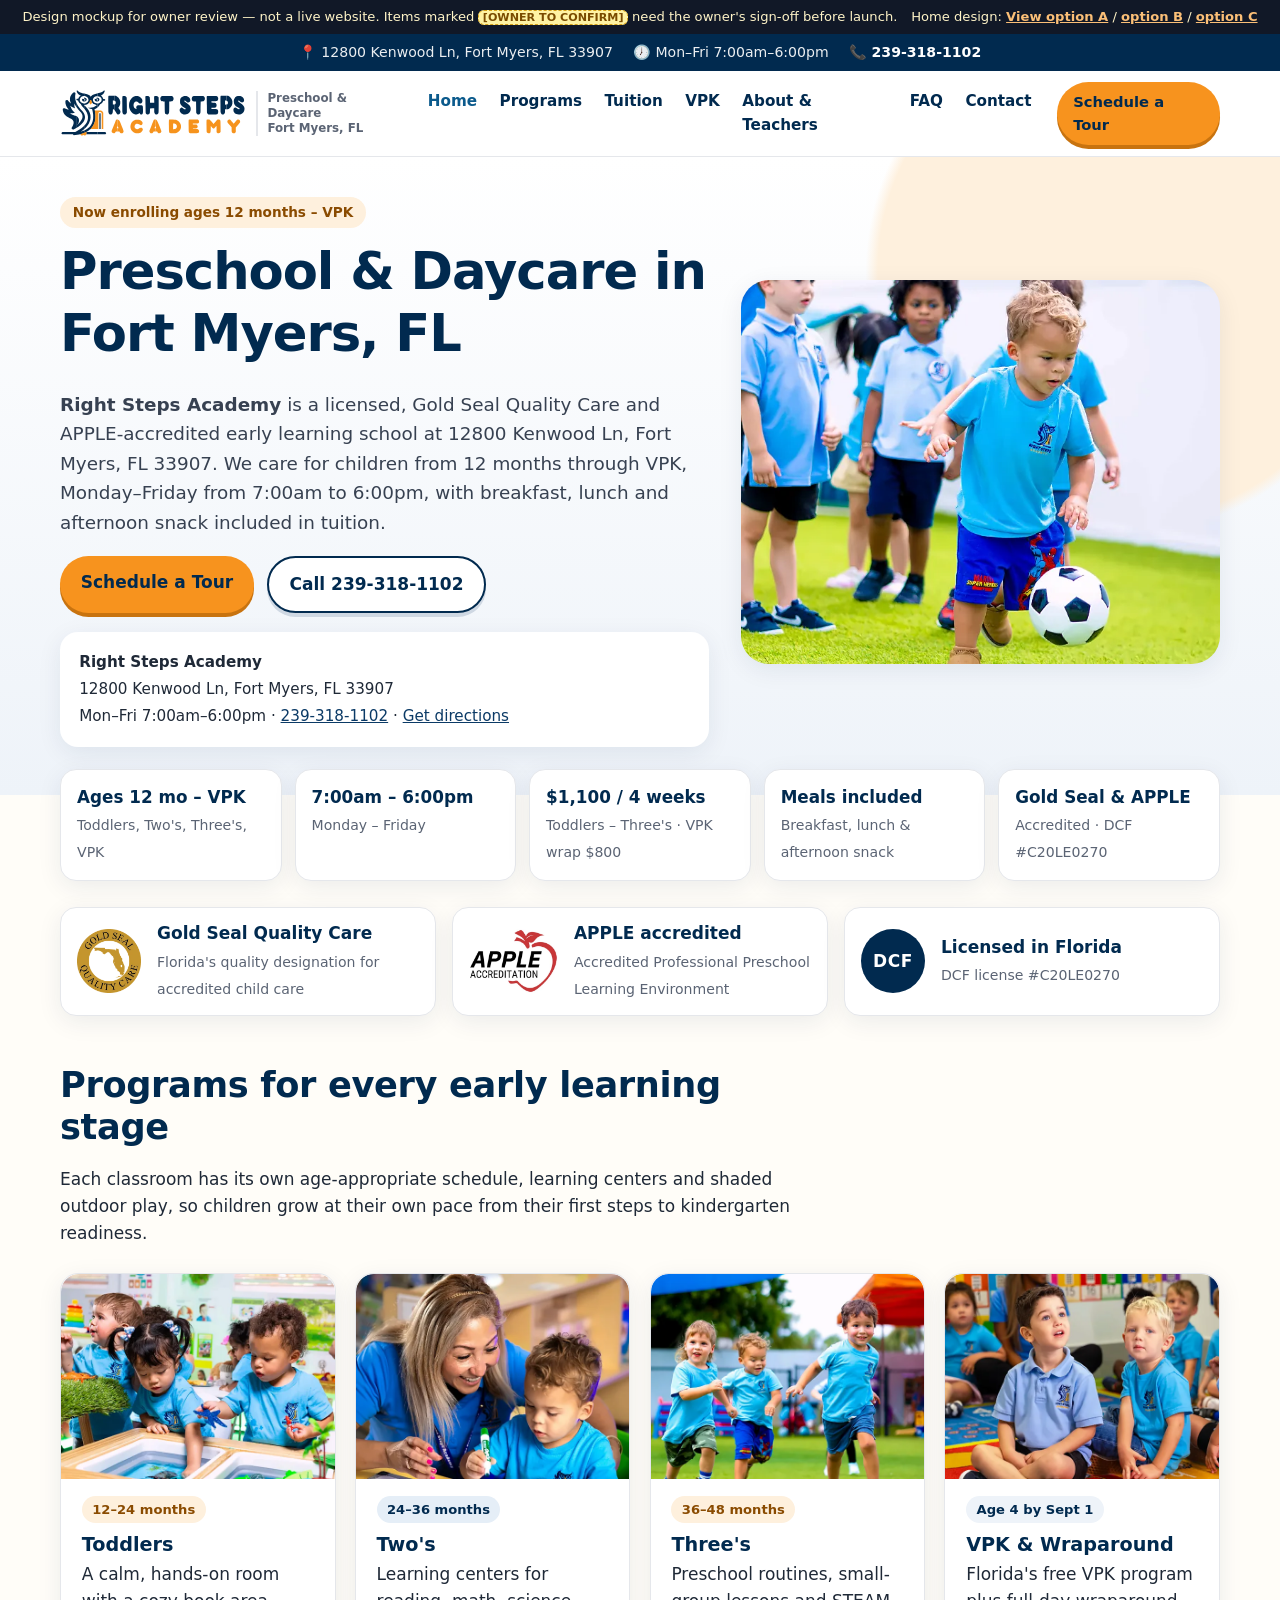
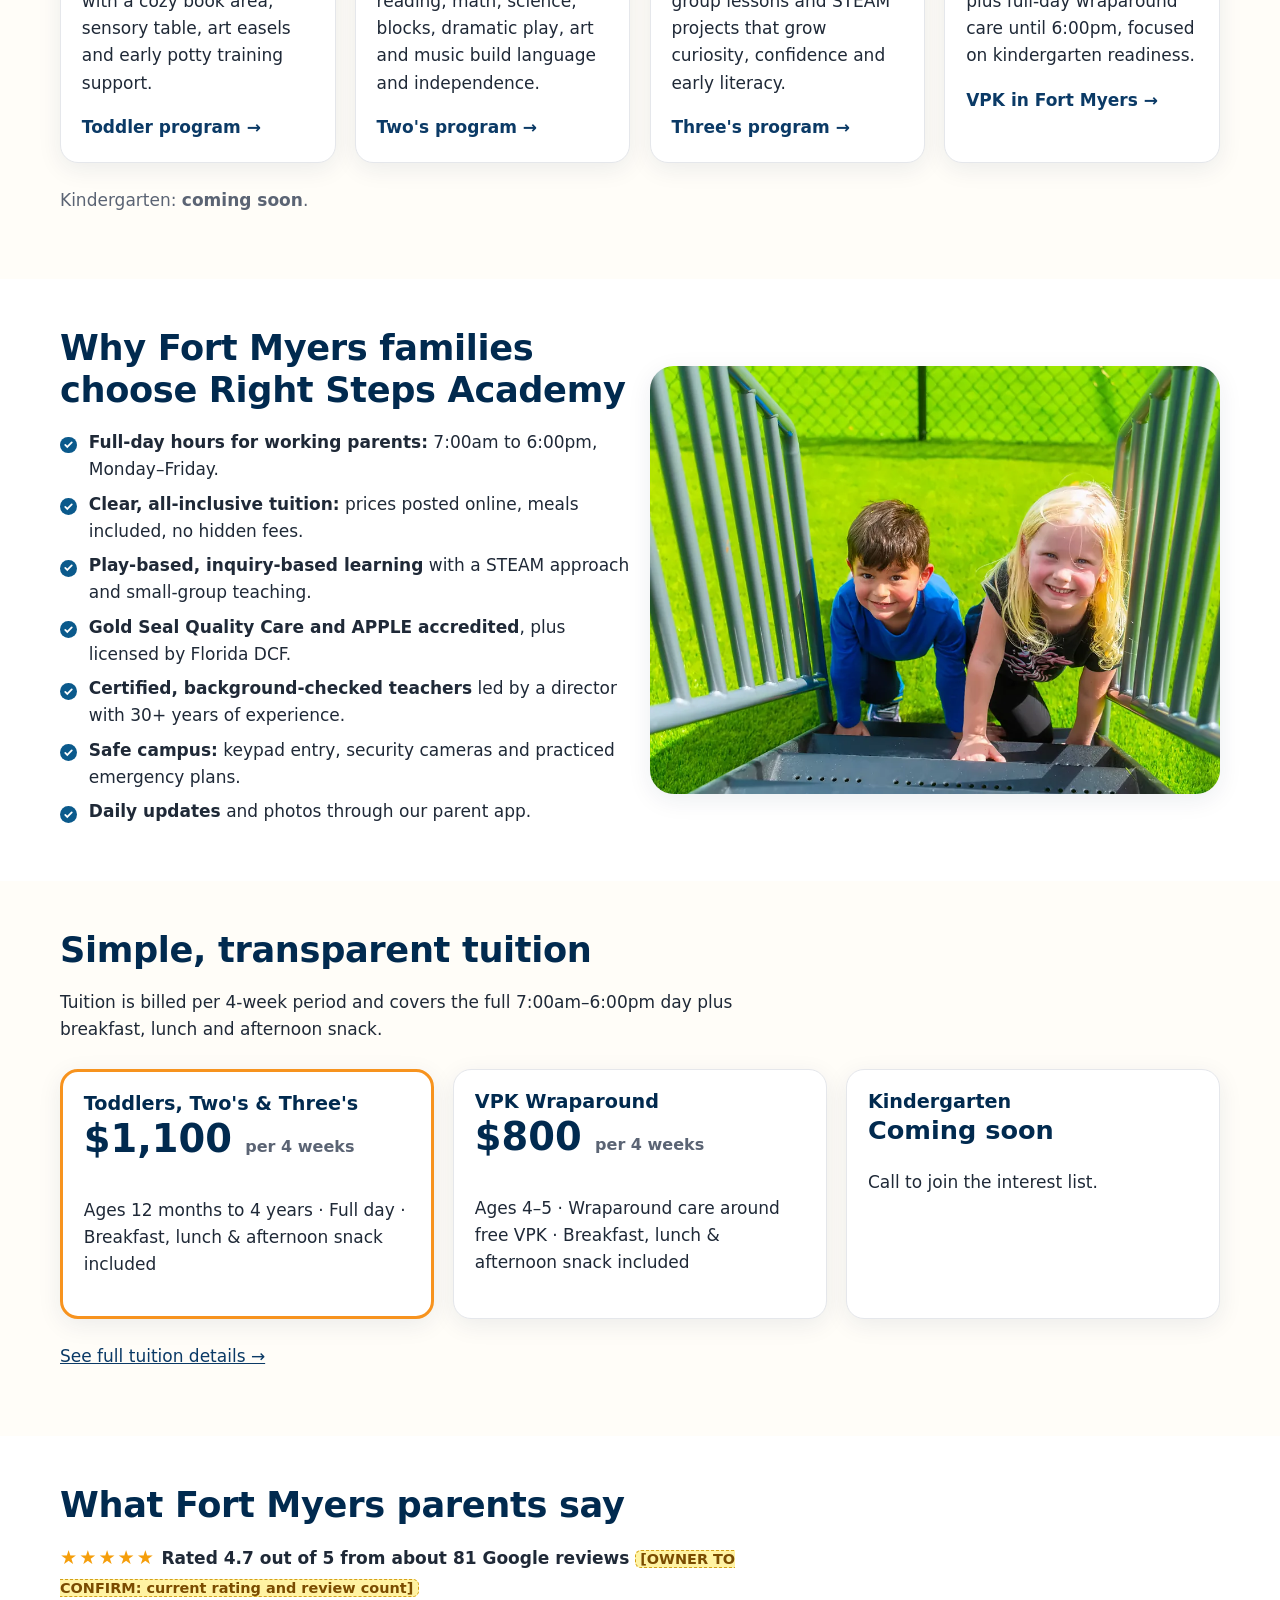
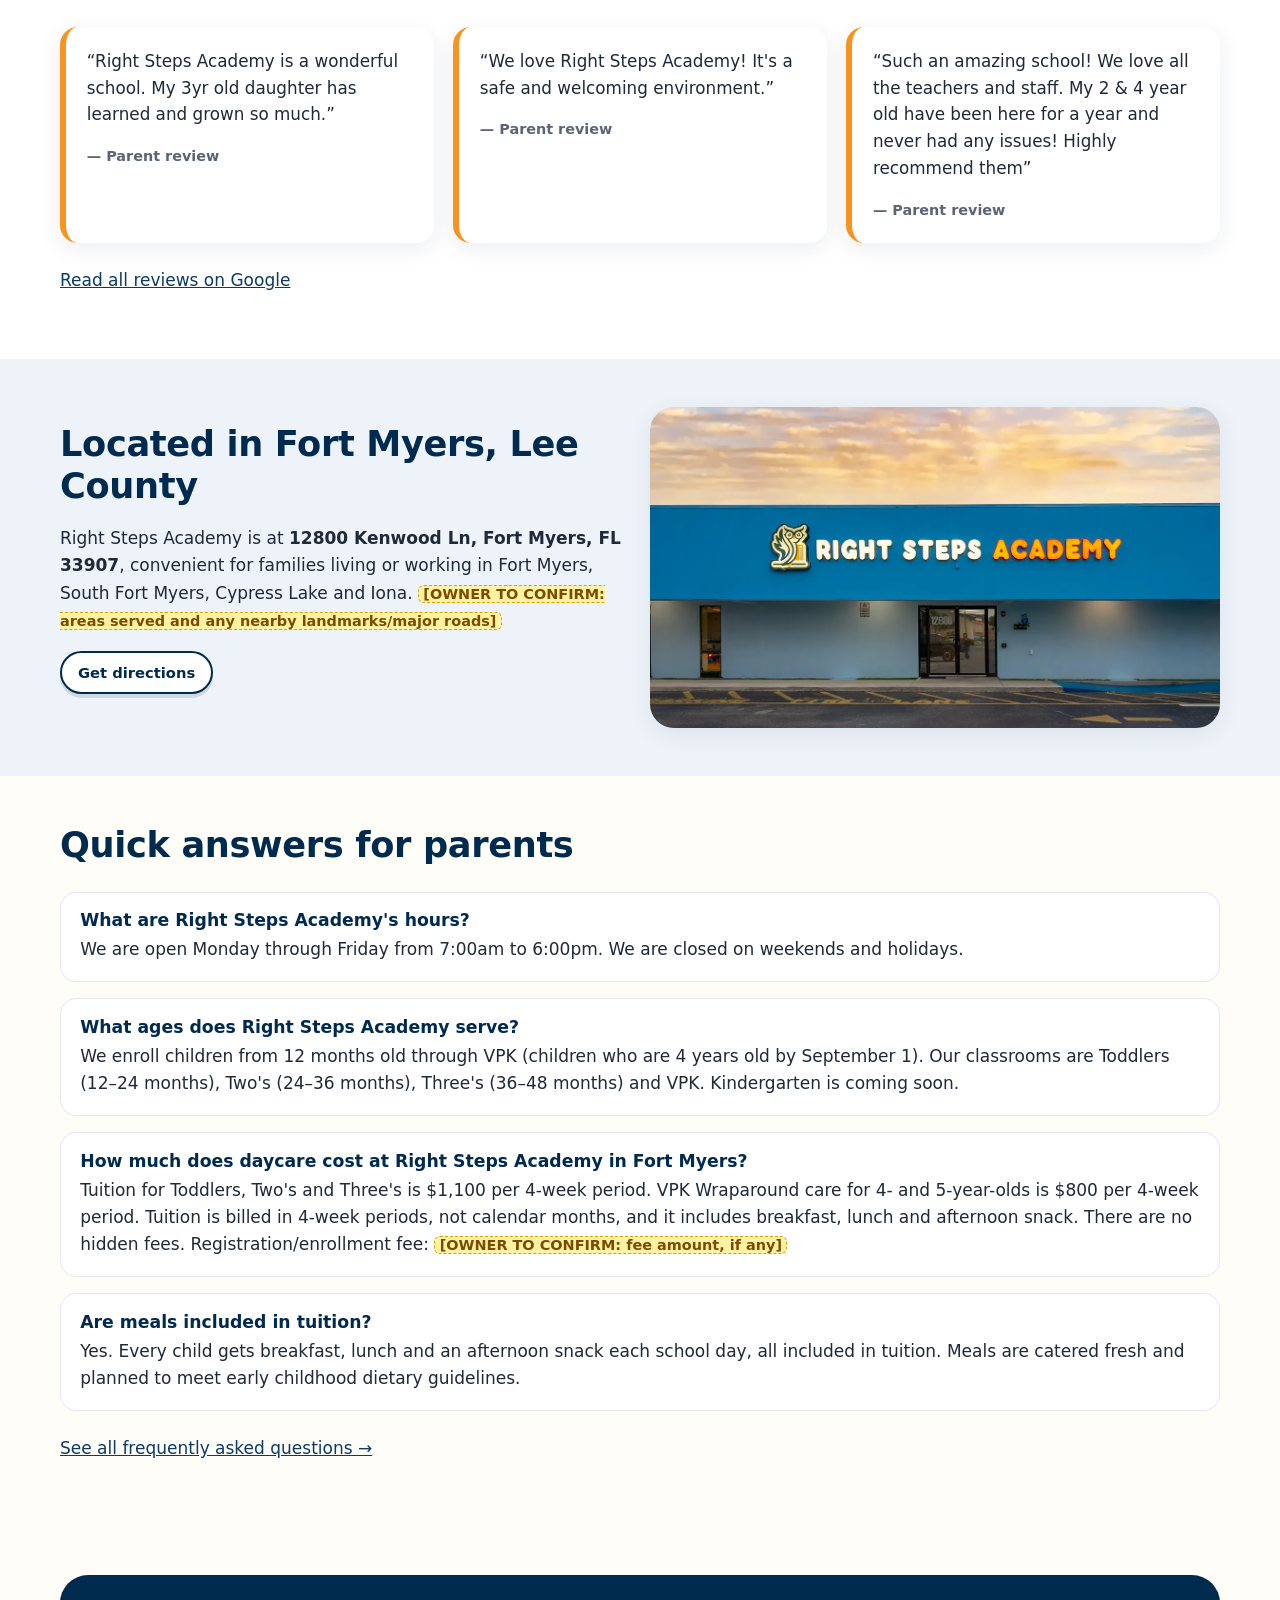
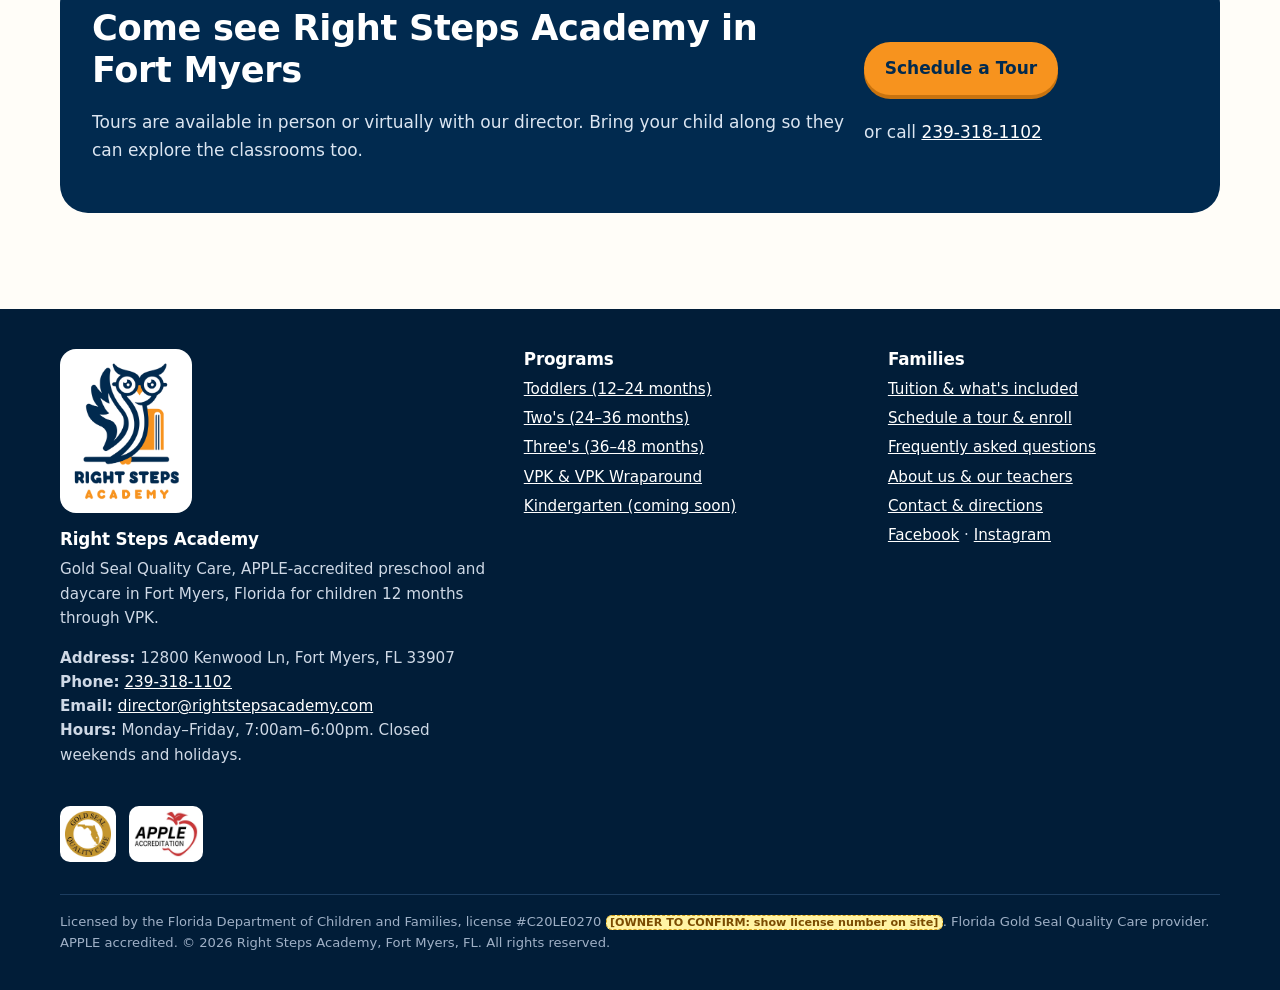
==== commit f704f41e: "Add home option C (design-skill layout) and C to switchers" ====
--- a/index.html
+++ b/index.html
@@ -152,7 +152,7 @@
 </head>
 <body>
 <a class="skip" href="#main">Skip to content</a>
-<div class="mock-banner" role="note">Design mockup for owner review — not a live website. Items marked <span class="otc">[OWNER TO CONFIRM]</span> need the owner's sign-off before launch. <span class="switch">Home design: <a href="index.html">View option A</a> / <a href="index-b.html">option B</a></span></div>
+<div class="mock-banner" role="note">Design mockup for owner review — not a live website. Items marked <span class="otc">[OWNER TO CONFIRM]</span> need the owner's sign-off before launch. <span class="switch">Home design: <a href="index.html">View option A</a> / <a href="index-b.html">option B</a> / <a href="index-c.html">option C</a></span></div>
 <div class="topbar"><div class="wrap">
 <span>📍 12800 Kenwood Ln, Fort Myers, FL 33907</span><span>🕖 Mon–Fri 7:00am–6:00pm</span><a href="tel:+12393181102">📞 239-318-1102</a>
 </div></div>
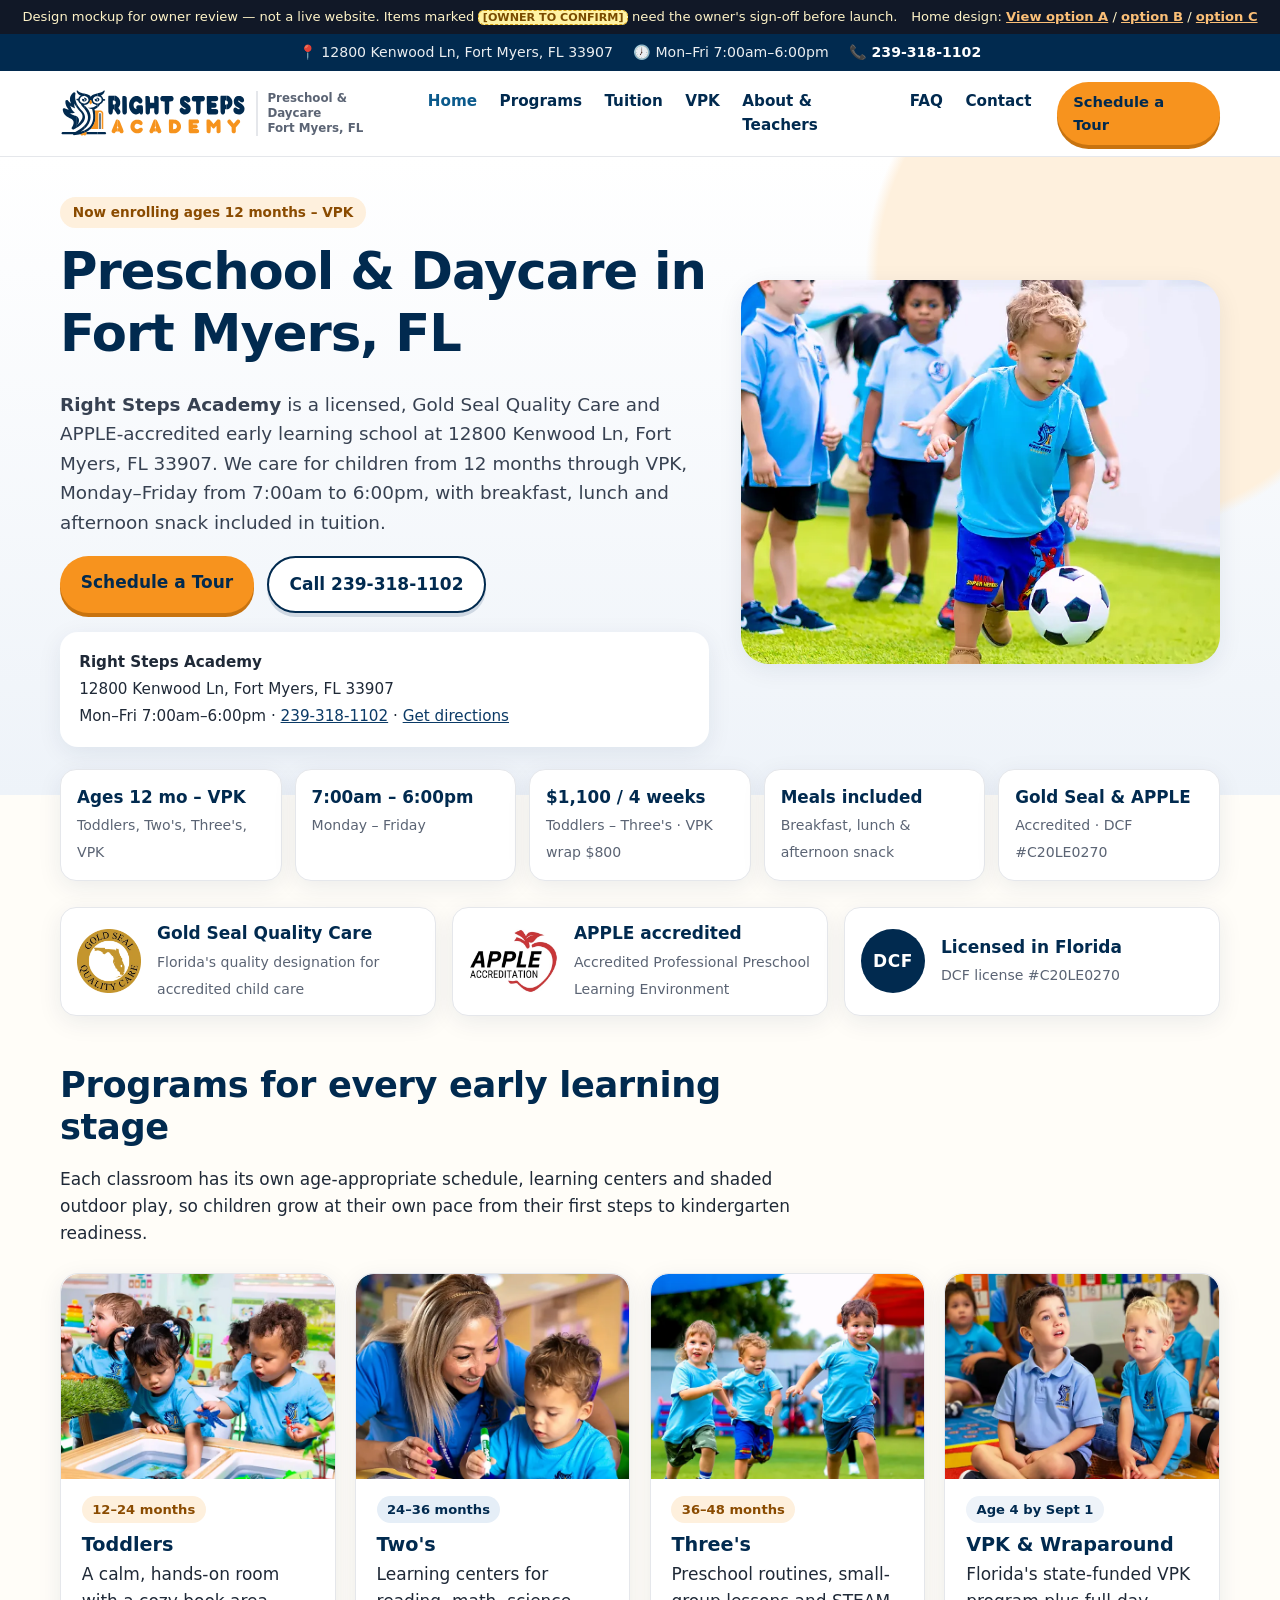
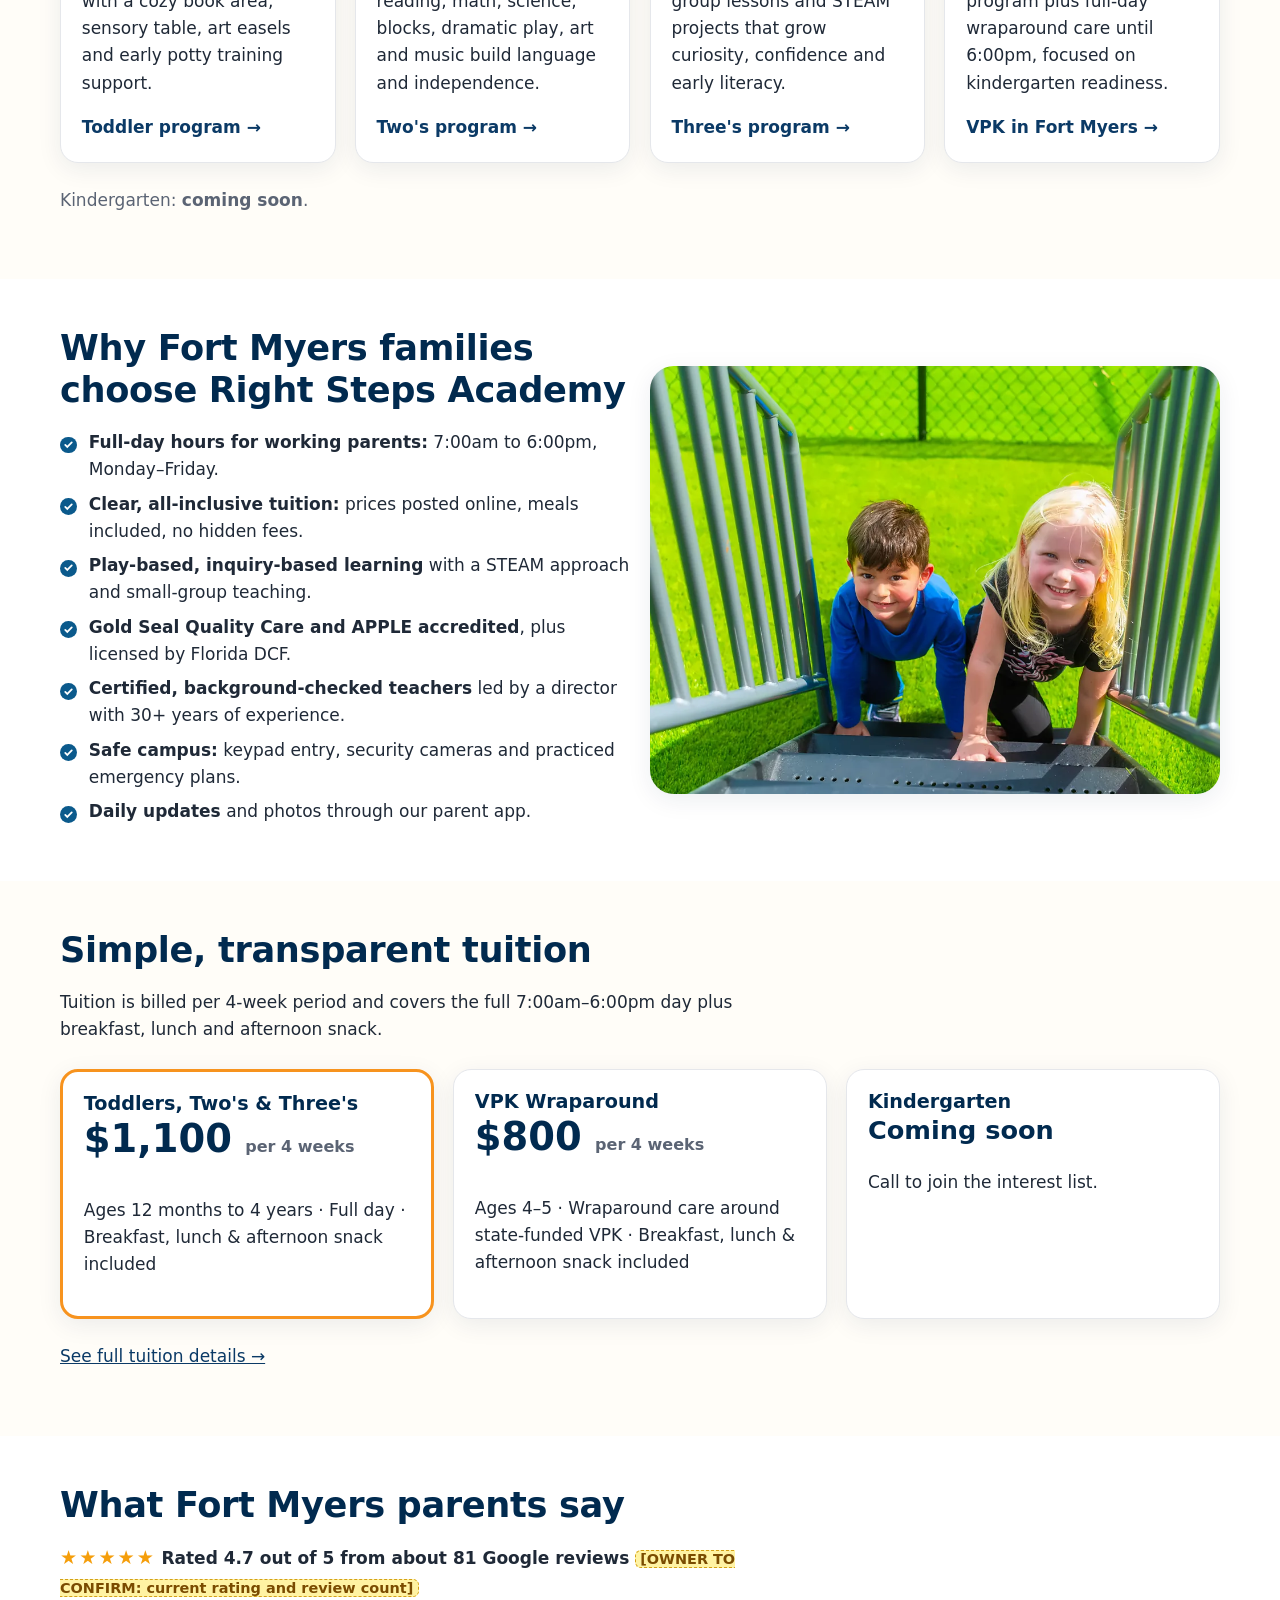
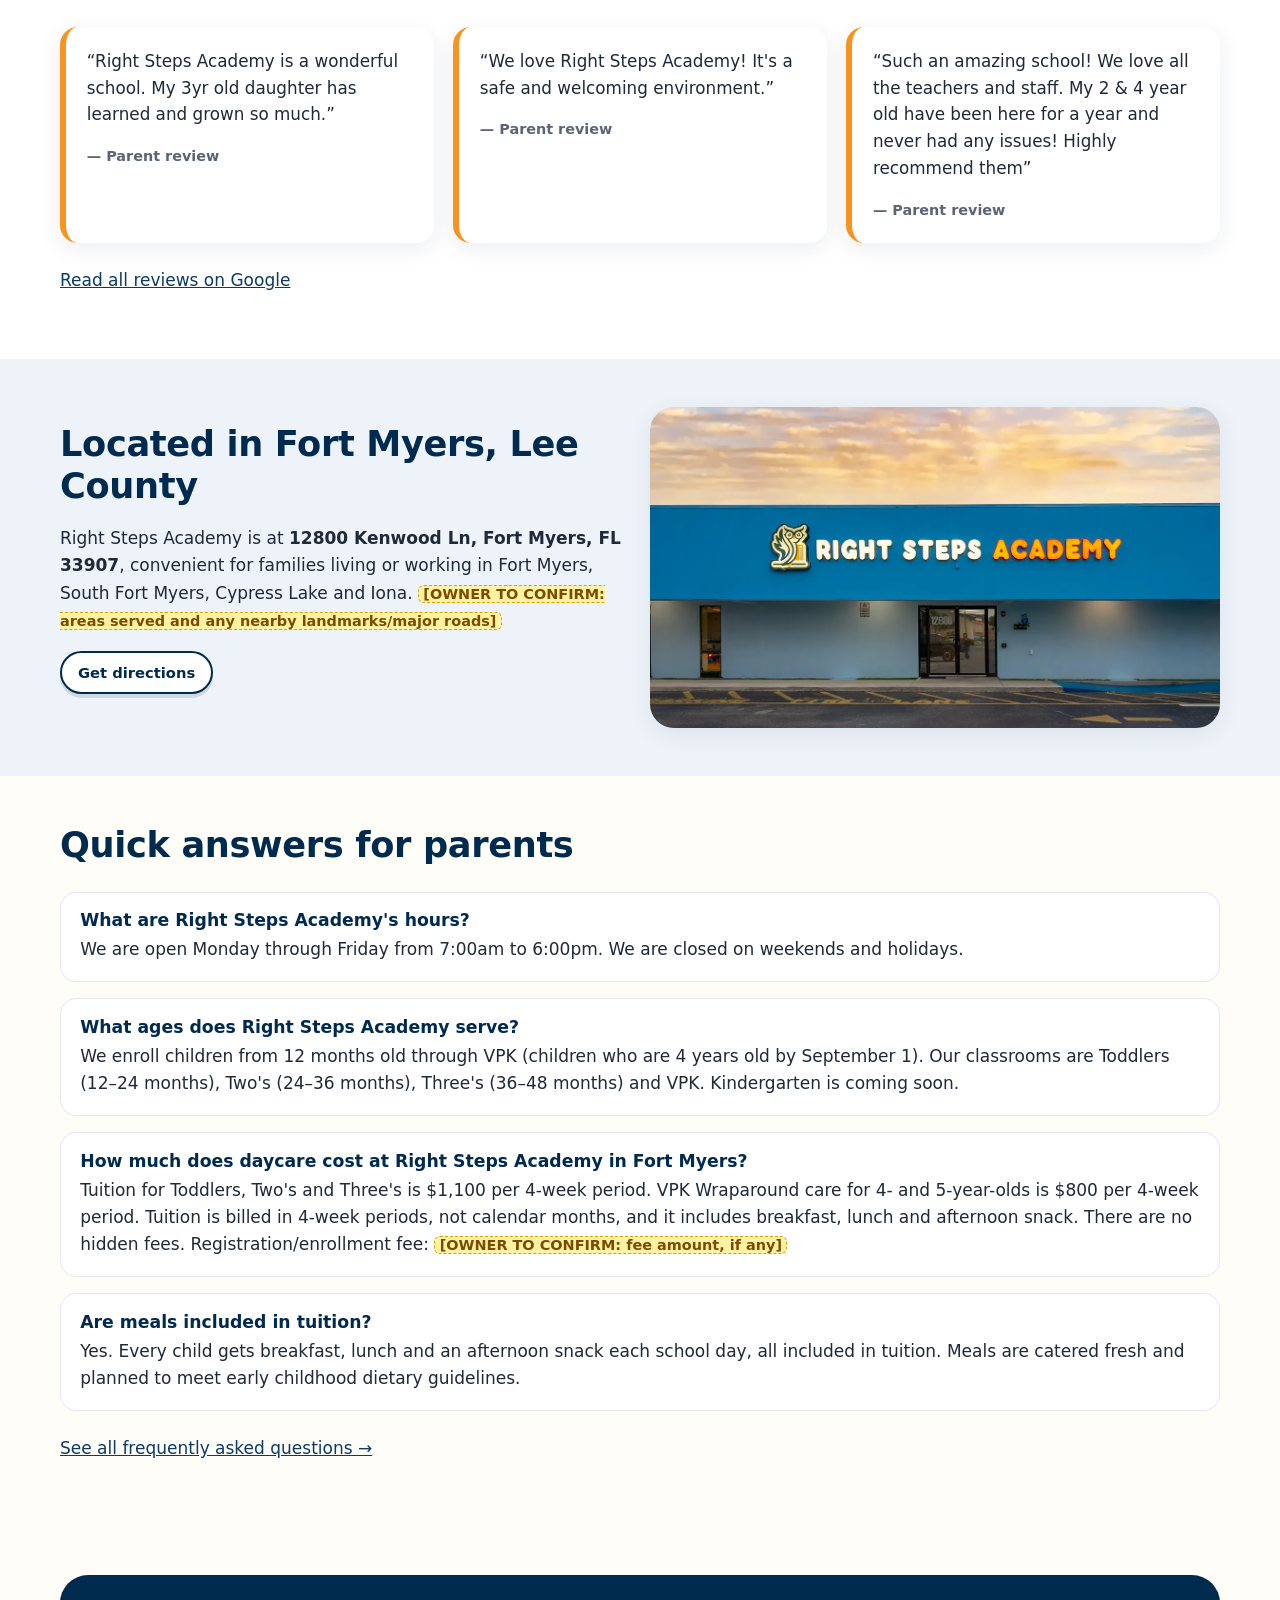
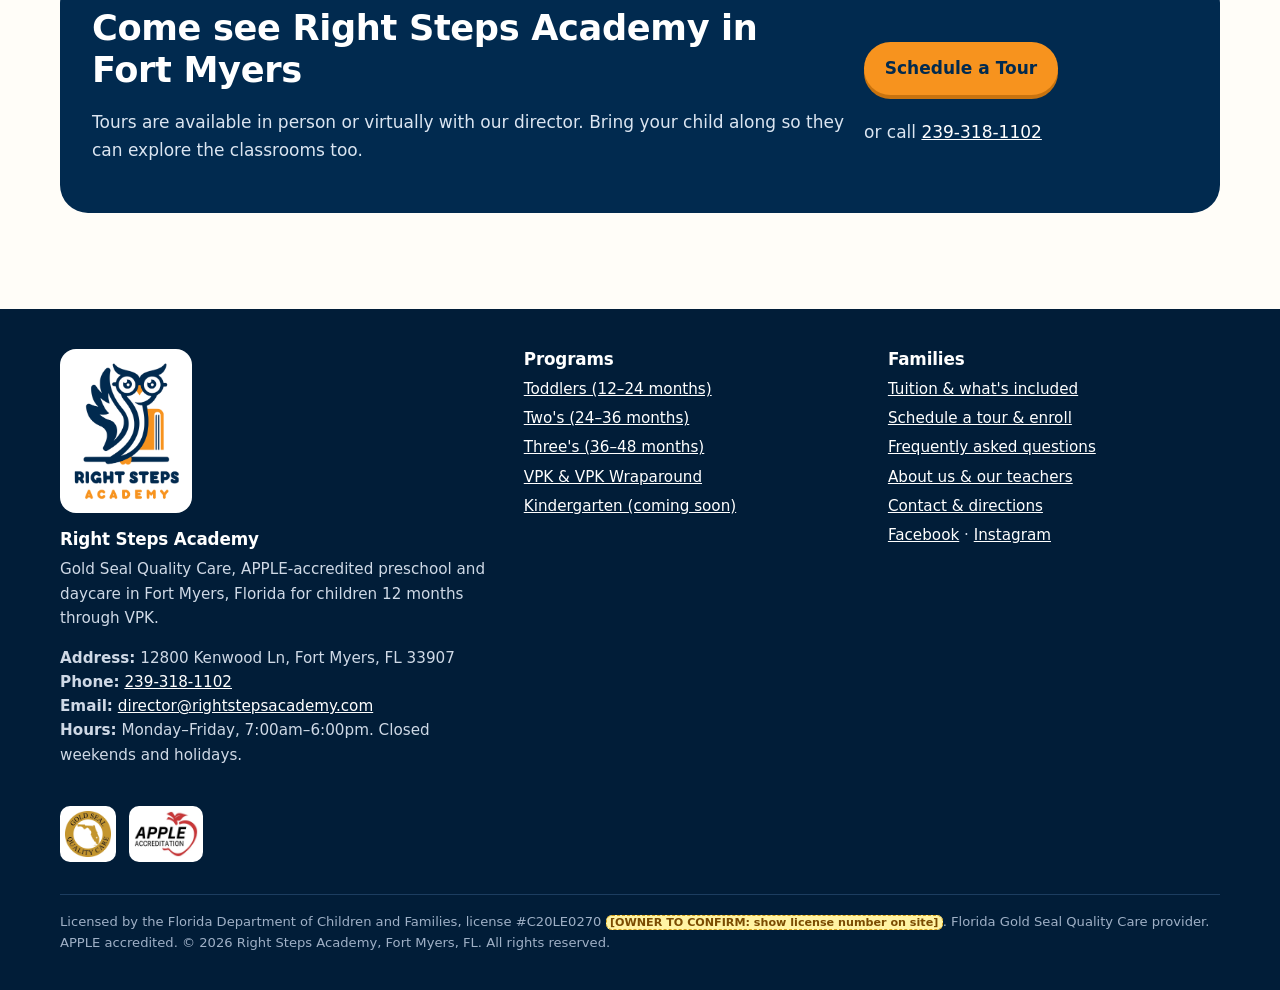
==== commit acbc39ad: "Call VPK state-funded on home options A and B Replace every "free VPK" and "Free VPK" phrase in inde" ====
--- a/index.html
+++ b/index.html
@@ -135,7 +135,7 @@
    "name": "VPK Wraparound (age 4 by September 1)",
    "price": "800",
    "priceCurrency": "USD",
-   "description": "Wraparound care around Florida's free VPK program, 7:00am–6:00pm, breakfast, lunch and afternoon snack included. Price per 4-week period.",
+   "description": "Wraparound care around Florida's state-funded VPK program, 7:00am–6:00pm, breakfast, lunch and afternoon snack included. Price per 4-week period.",
    "url": "https://rightstepsacademy.com/vpk/"
   }
  ]
@@ -194,7 +194,7 @@
 <div class="card t1"><img class="card-img" src="assets/photos/toddlers-sensory-table.webp" alt="Toddlers exploring a water sensory table at Right Steps Academy in Fort Myers" width="600" height="450" loading="lazy" decoding="async"><span class="age">12–24 months</span><h3>Toddlers</h3><p>A calm, hands-on room with a cozy book area, sensory table, art easels and early potty training support.</p><a class="more" href="programs.html#toddlers">Toddler program →</a></div>
 <div class="card t2"><img class="card-img" src="assets/photos/twos-teacher-small-group.webp" alt="Teacher working one-on-one with a child on early writing skills" width="600" height="450" loading="lazy" decoding="async"><span class="age">24–36 months</span><h3>Two's</h3><p>Learning centers for reading, math, science, blocks, dramatic play, art and music build language and independence.</p><a class="more" href="programs.html#twos">Two's program →</a></div>
 <div class="card t3"><img class="card-img" src="assets/photos/threes-outdoor-play.webp" alt="Three preschoolers in Right Steps Academy shirts running on the playground lawn" width="600" height="450" loading="lazy" decoding="async"><span class="age">36–48 months</span><h3>Three's</h3><p>Preschool routines, small-group lessons and STEAM projects that grow curiosity, confidence and early literacy.</p><a class="more" href="programs.html#threes">Three's program →</a></div>
-<div class="card t4"><img class="card-img" src="assets/photos/vpk-circle-time.webp" alt="VPK students in Right Steps Academy uniforms sitting on the rug at circle time" width="600" height="450" loading="lazy" decoding="async"><span class="age">Age 4 by Sept 1</span><h3>VPK &amp; Wraparound</h3><p>Florida's free VPK program plus full-day wraparound care until 6:00pm, focused on kindergarten readiness.</p><a class="more" href="vpk.html">VPK in Fort Myers →</a></div>
+<div class="card t4"><img class="card-img" src="assets/photos/vpk-circle-time.webp" alt="VPK students in Right Steps Academy uniforms sitting on the rug at circle time" width="600" height="450" loading="lazy" decoding="async"><span class="age">Age 4 by Sept 1</span><h3>VPK &amp; Wraparound</h3><p>Florida's state-funded VPK program plus full-day wraparound care until 6:00pm, focused on kindergarten readiness.</p><a class="more" href="vpk.html">VPK in Fort Myers →</a></div>
 </div>
 <p class="mt muted">Kindergarten: <strong>coming soon</strong>.</p>
 </div></section>
@@ -219,7 +219,7 @@
 <div class="section-head"><h2>Simple, transparent tuition</h2><p>Tuition is billed per 4-week period and covers the full 7:00am–6:00pm day plus breakfast, lunch and afternoon snack.</p></div>
 <div class="grid g3">
 <div class="card price-card featured"><h3>Toddlers, Two's &amp; Three's</h3><p class="price">$1,100 <small>per 4 weeks</small></p><p>Ages 12 months to 4 years · Full day · Breakfast, lunch &amp; afternoon snack included</p></div>
-<div class="card price-card"><h3>VPK Wraparound</h3><p class="price">$800 <small>per 4 weeks</small></p><p>Ages 4–5 · Wraparound care around free VPK · Breakfast, lunch &amp; afternoon snack included</p></div>
+<div class="card price-card"><h3>VPK Wraparound</h3><p class="price">$800 <small>per 4 weeks</small></p><p>Ages 4–5 · Wraparound care around state-funded VPK · Breakfast, lunch &amp; afternoon snack included</p></div>
 <div class="card price-card"><h3>Kindergarten</h3><p class="price" style="font-size:1.6rem">Coming soon</p><p>Call to join the interest list.</p></div>
 </div>
 <p class="mt"><a href="tuition.html">See full tuition details →</a></p>
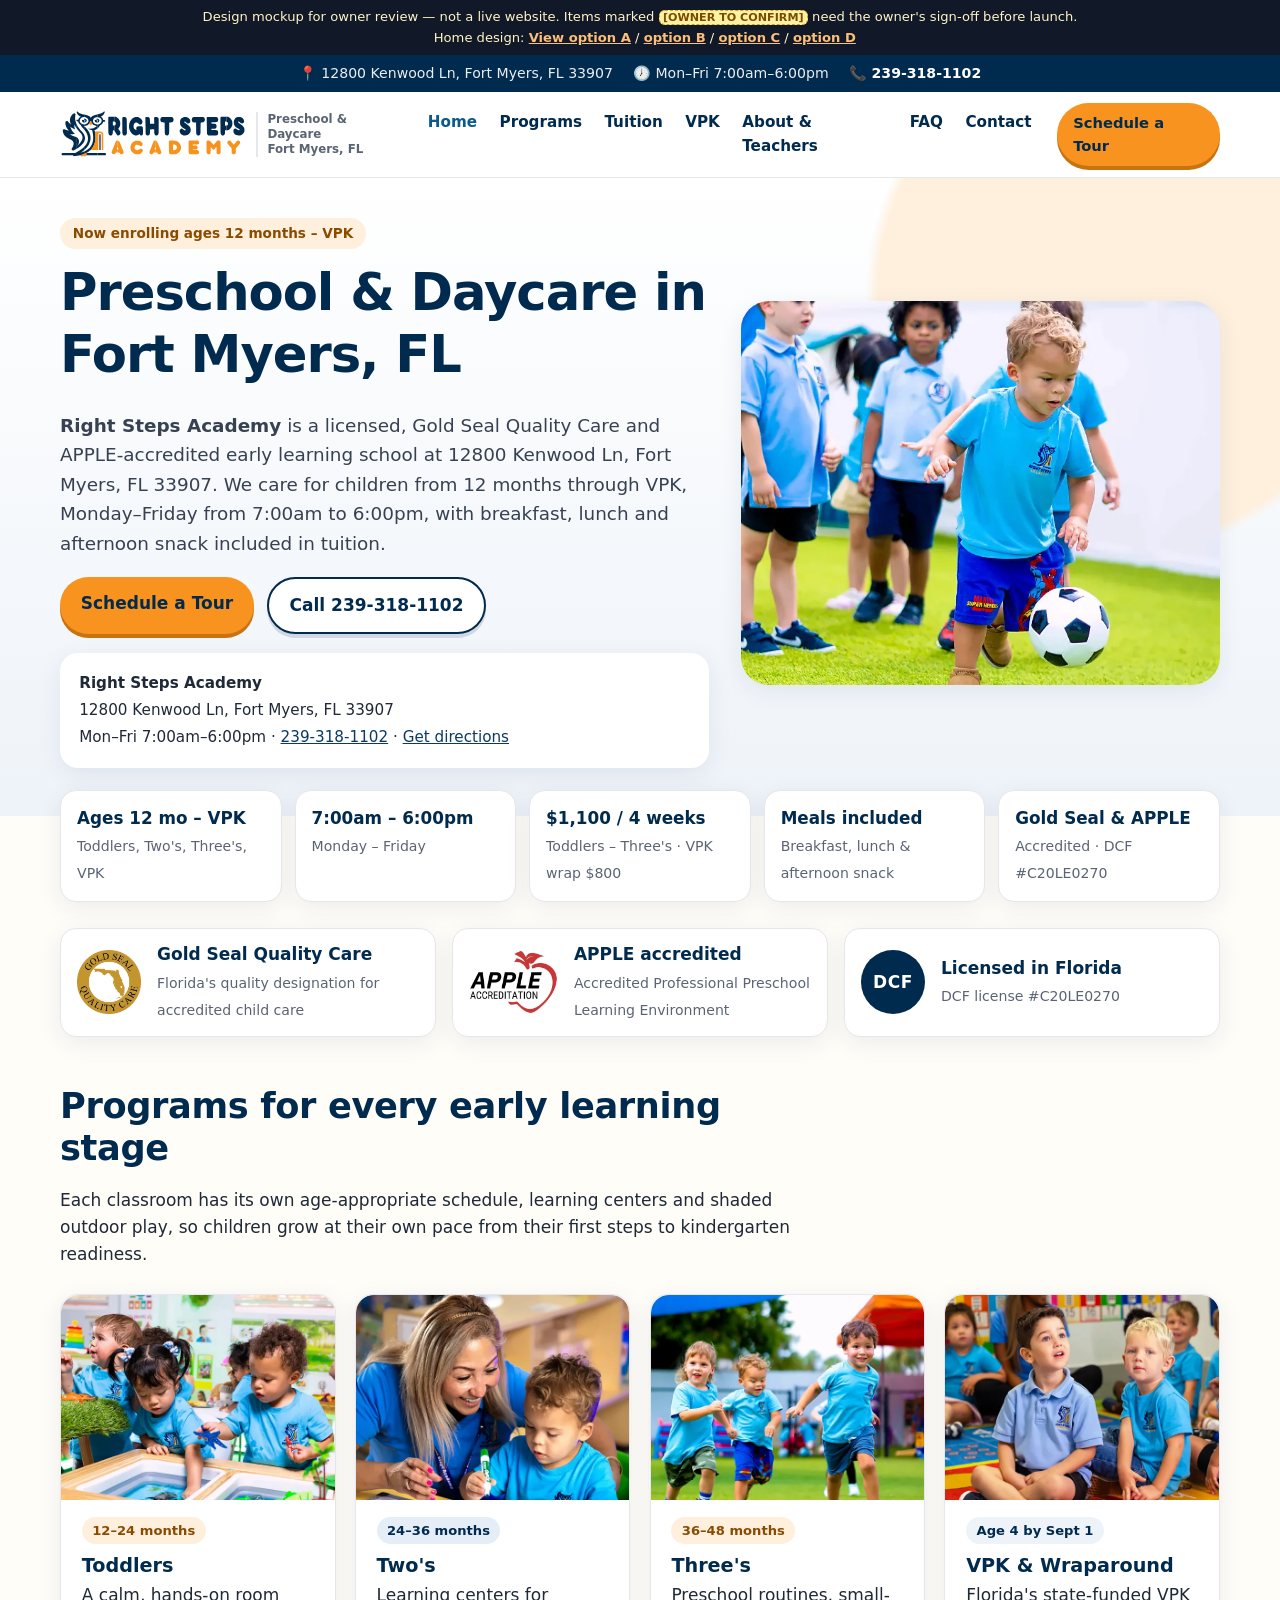
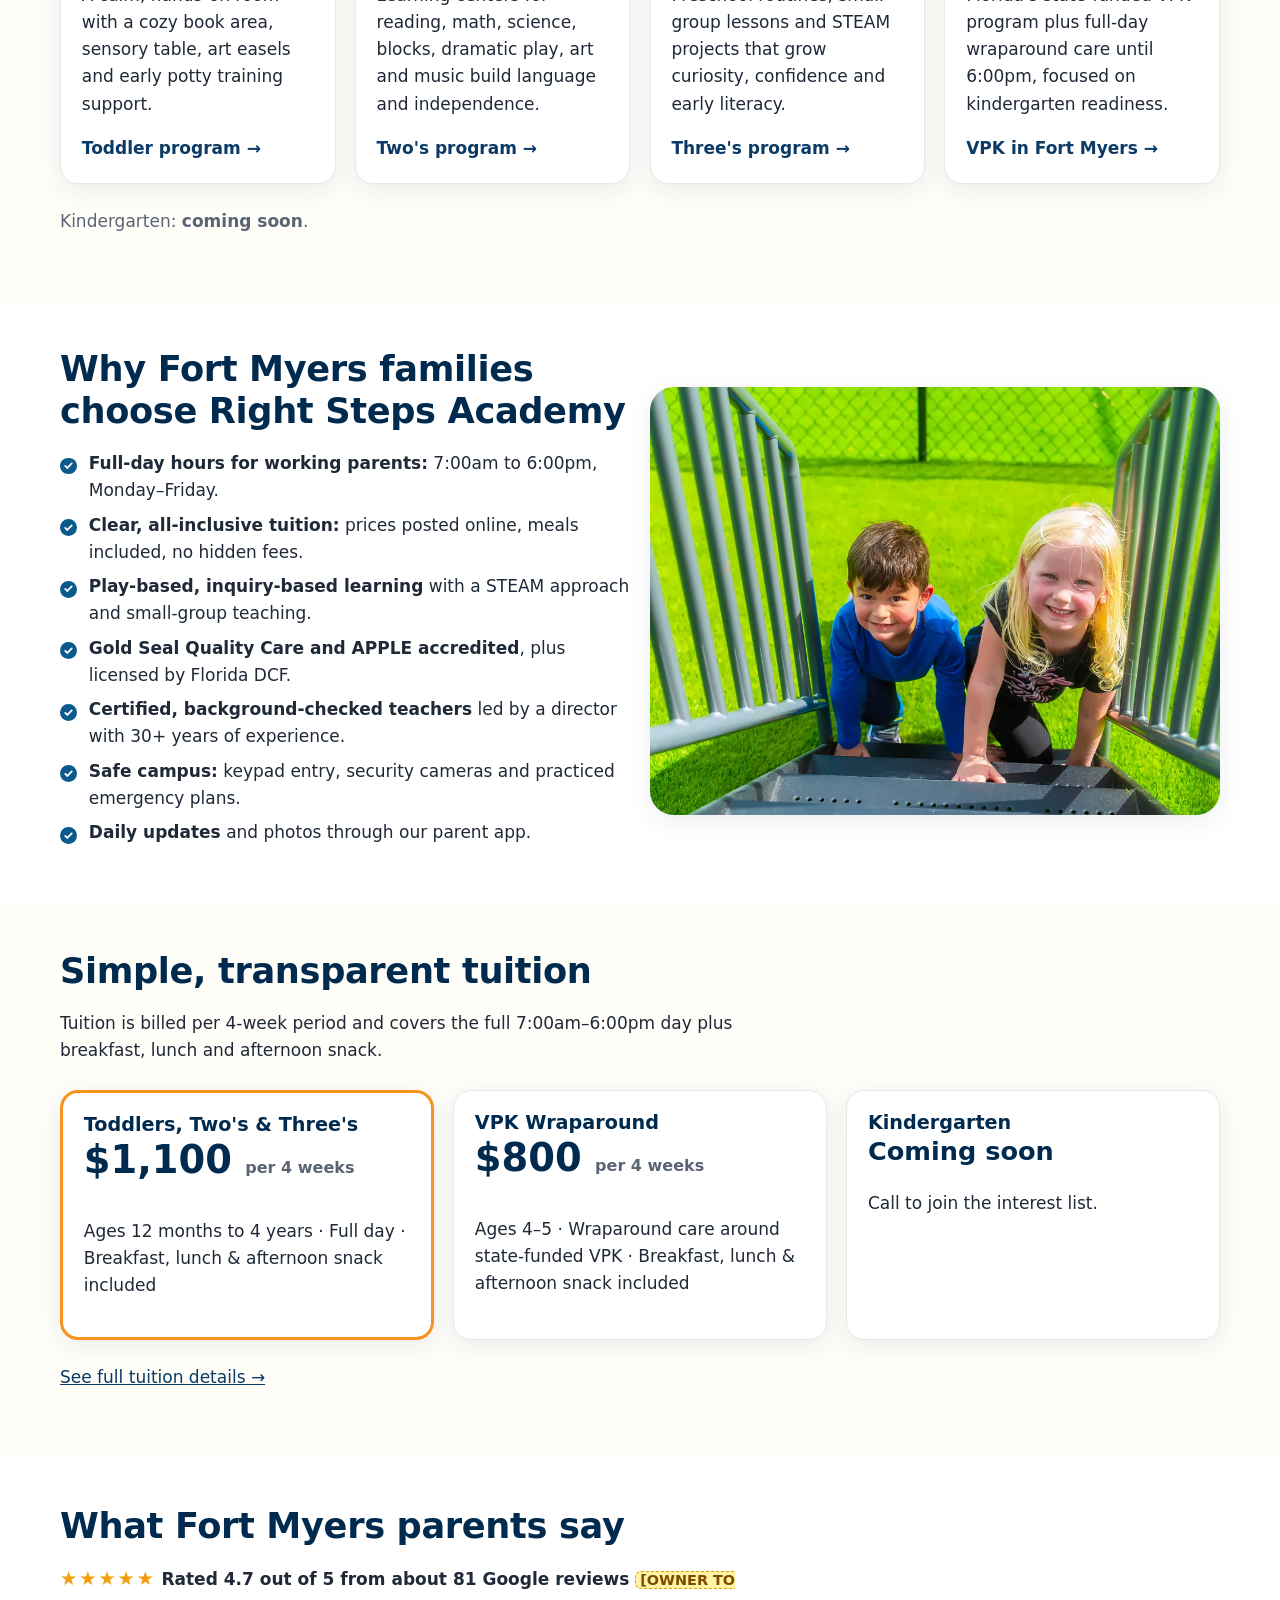
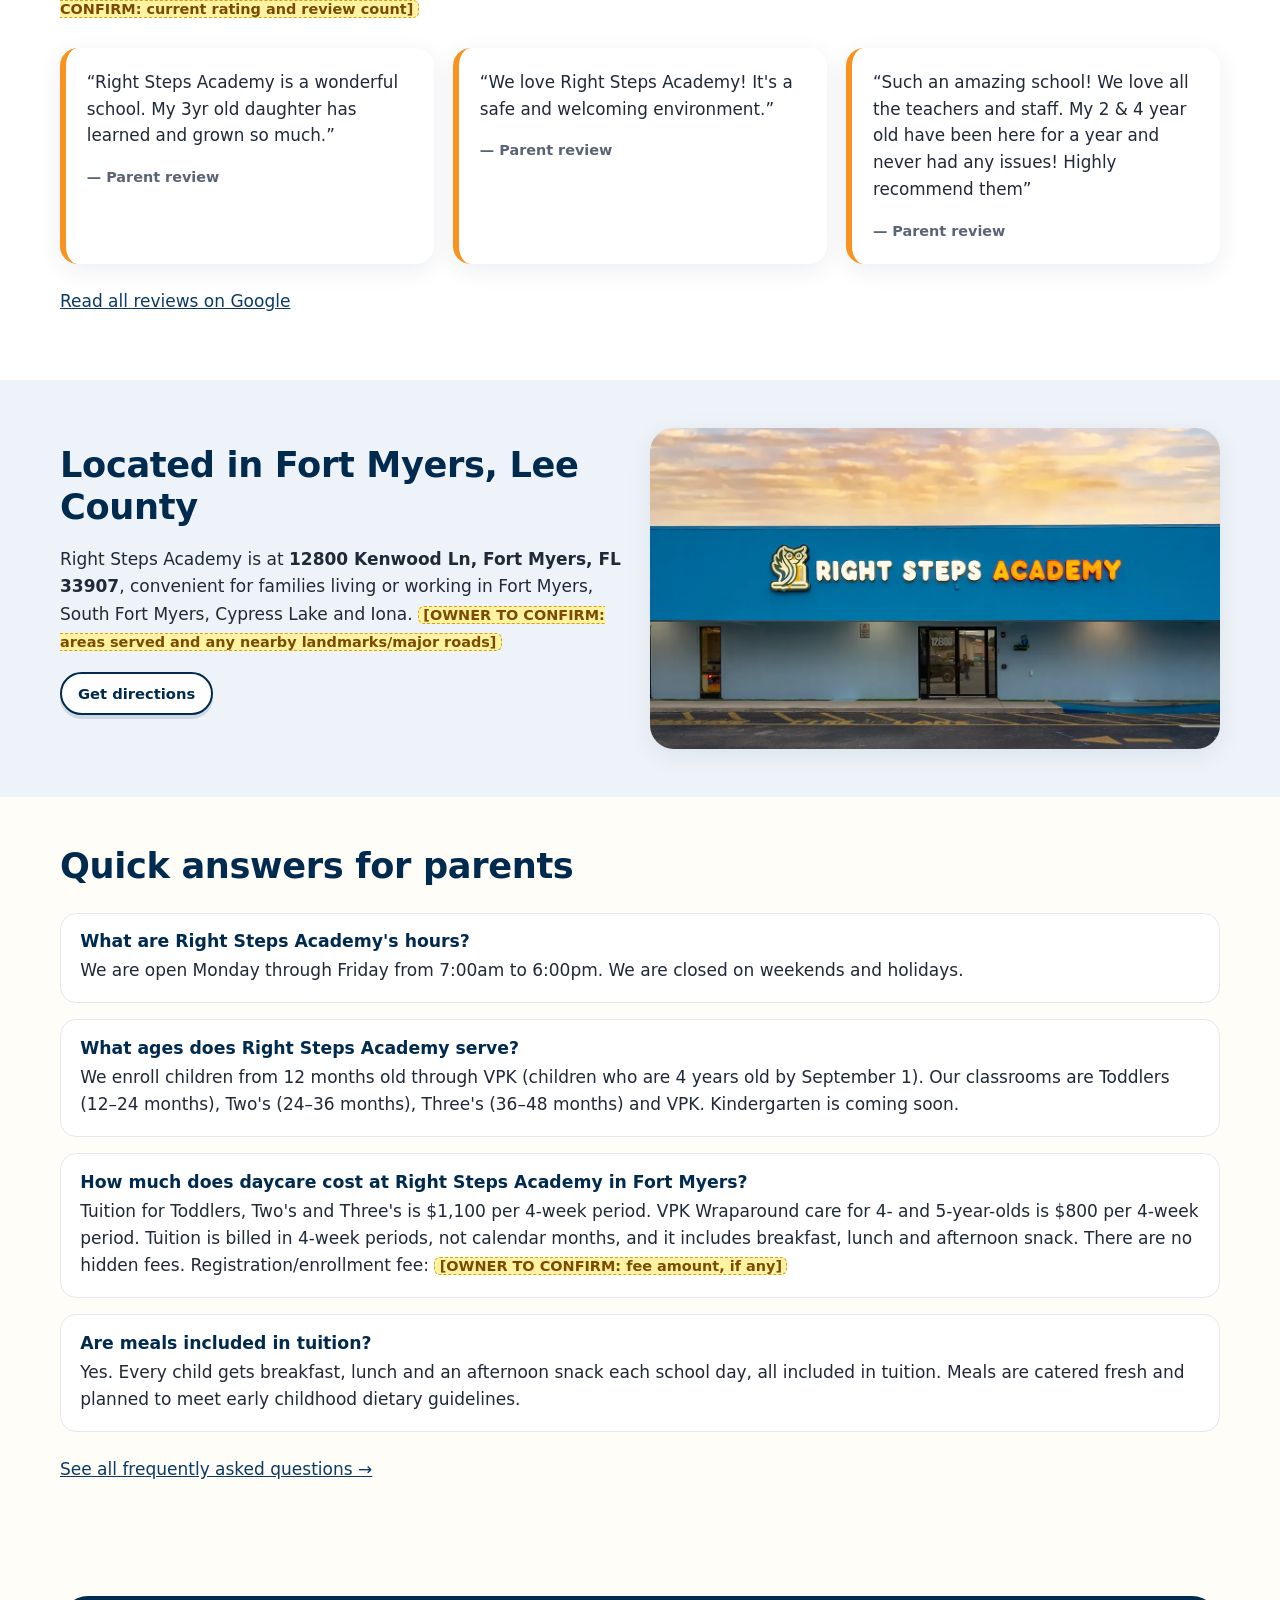
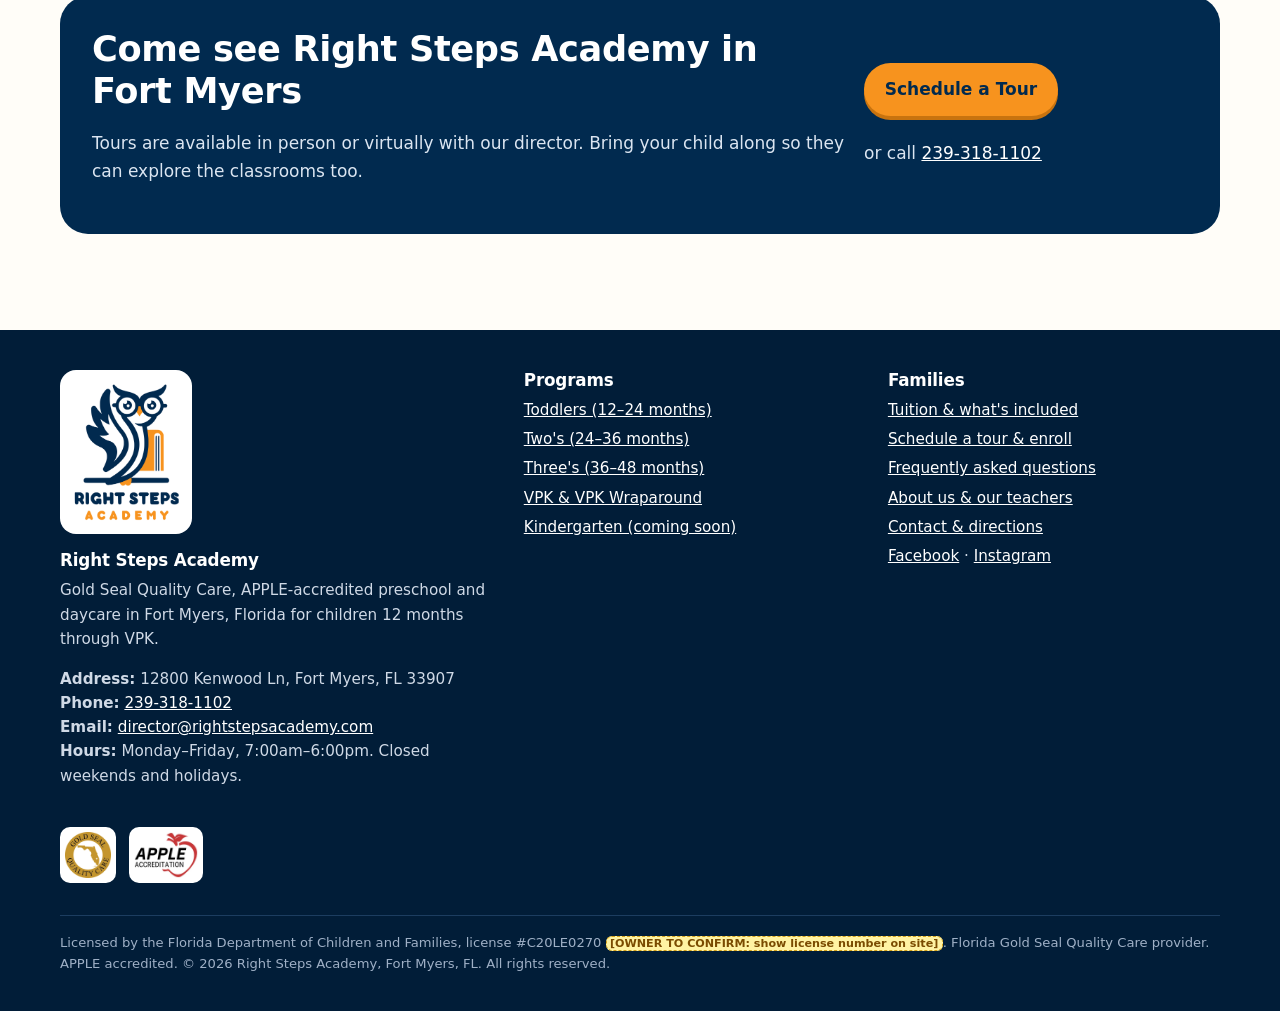
==== commit 08c955cf: "Add home option D (futuristic) and D to switcher" ====
--- a/index.html
+++ b/index.html
@@ -152,7 +152,7 @@
 </head>
 <body>
 <a class="skip" href="#main">Skip to content</a>
-<div class="mock-banner" role="note">Design mockup for owner review — not a live website. Items marked <span class="otc">[OWNER TO CONFIRM]</span> need the owner's sign-off before launch. <span class="switch">Home design: <a href="index.html">View option A</a> / <a href="index-b.html">option B</a> / <a href="index-c.html">option C</a></span></div>
+<div class="mock-banner" role="note">Design mockup for owner review — not a live website. Items marked <span class="otc">[OWNER TO CONFIRM]</span> need the owner's sign-off before launch. <span class="switch">Home design: <a href="index.html">View option A</a> / <a href="index-b.html">option B</a> / <a href="index-c.html">option C</a> / <a href="index-d.html">option D</a></span></div>
 <div class="topbar"><div class="wrap">
 <span>📍 12800 Kenwood Ln, Fort Myers, FL 33907</span><span>🕖 Mon–Fri 7:00am–6:00pm</span><a href="tel:+12393181102">📞 239-318-1102</a>
 </div></div>
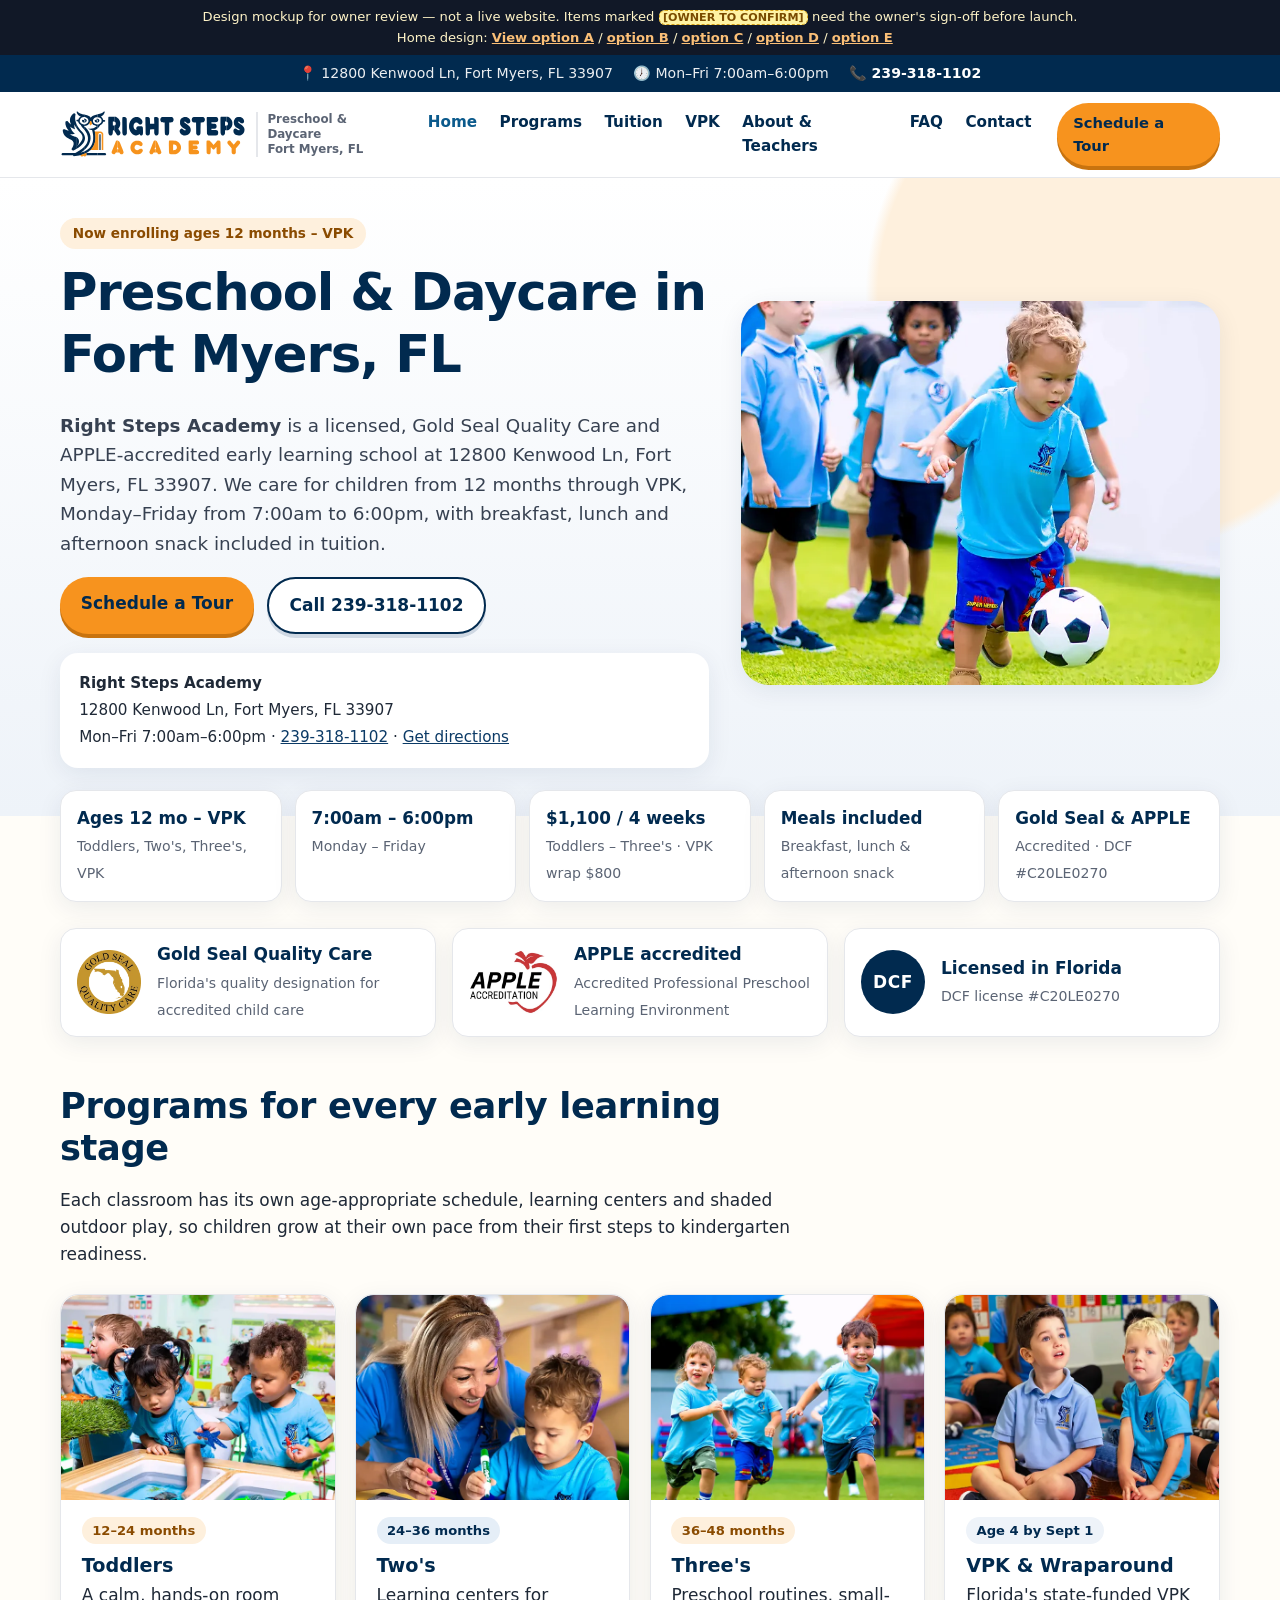
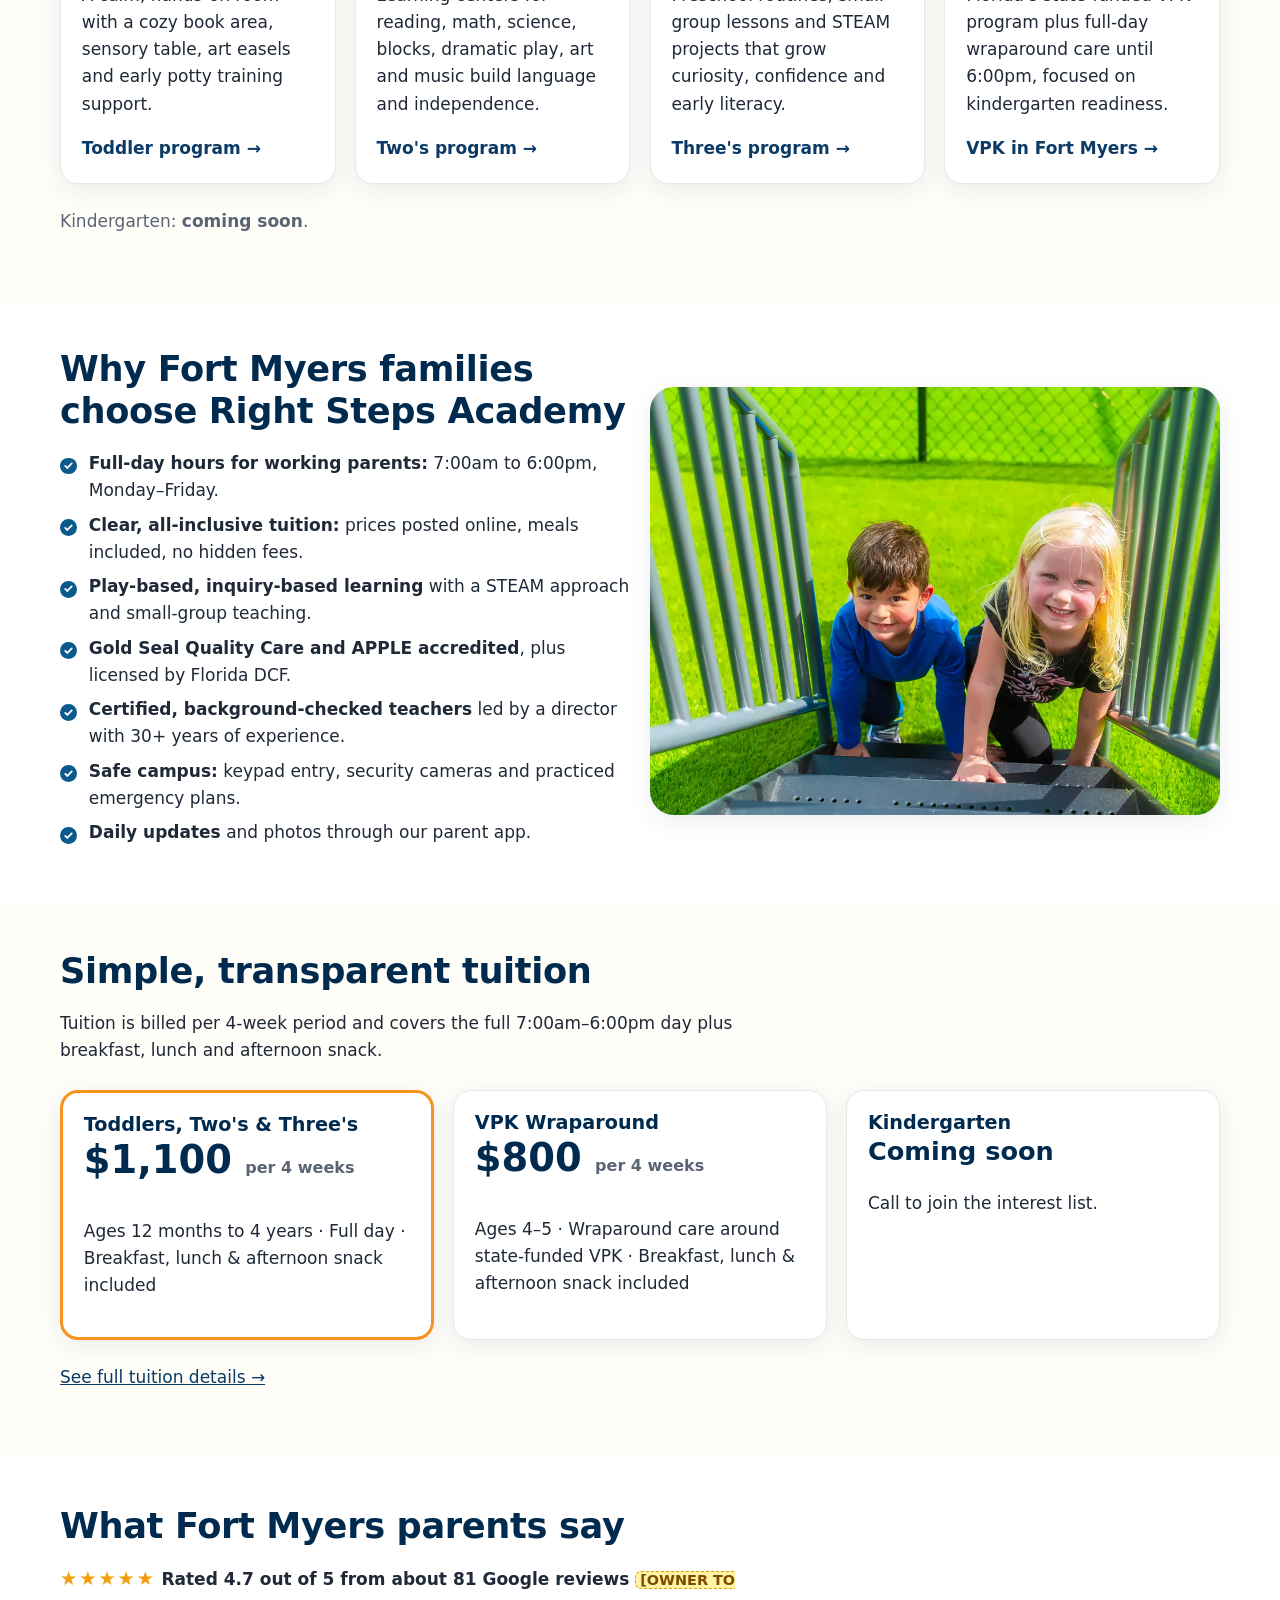
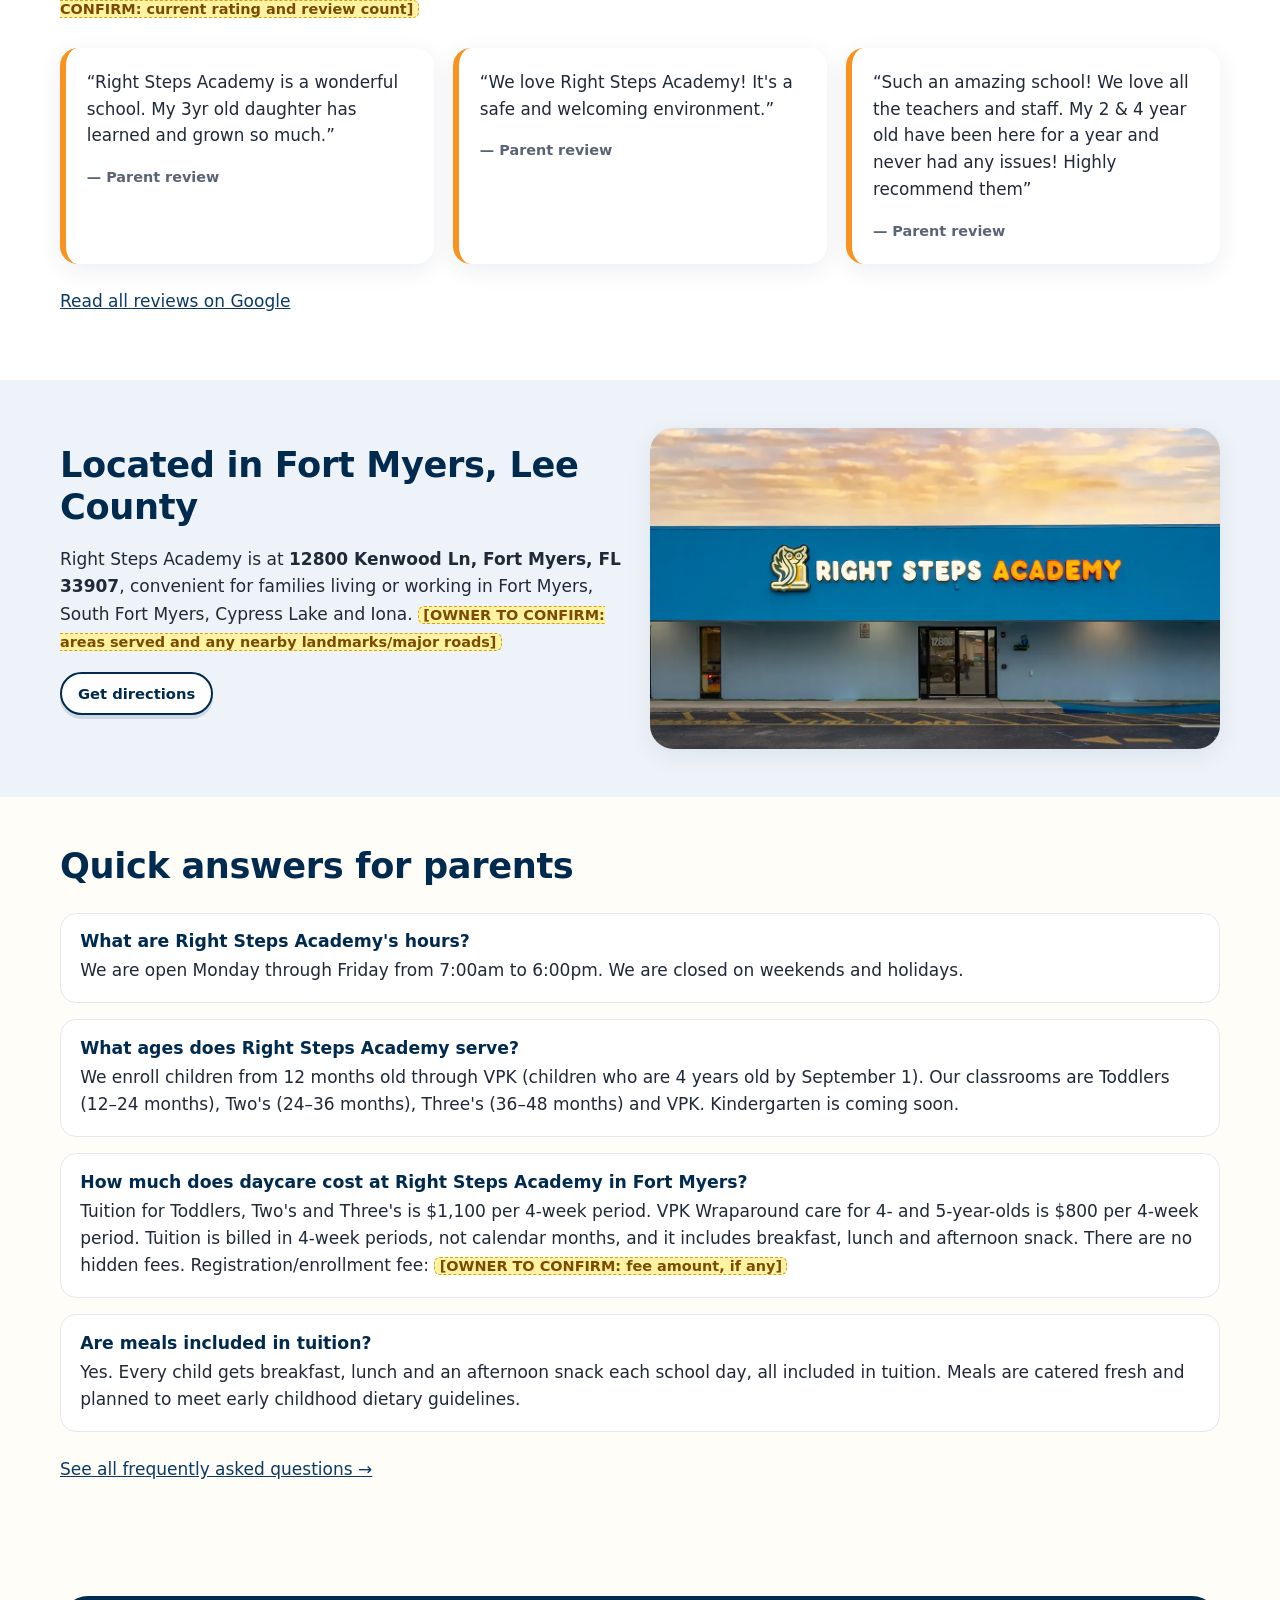
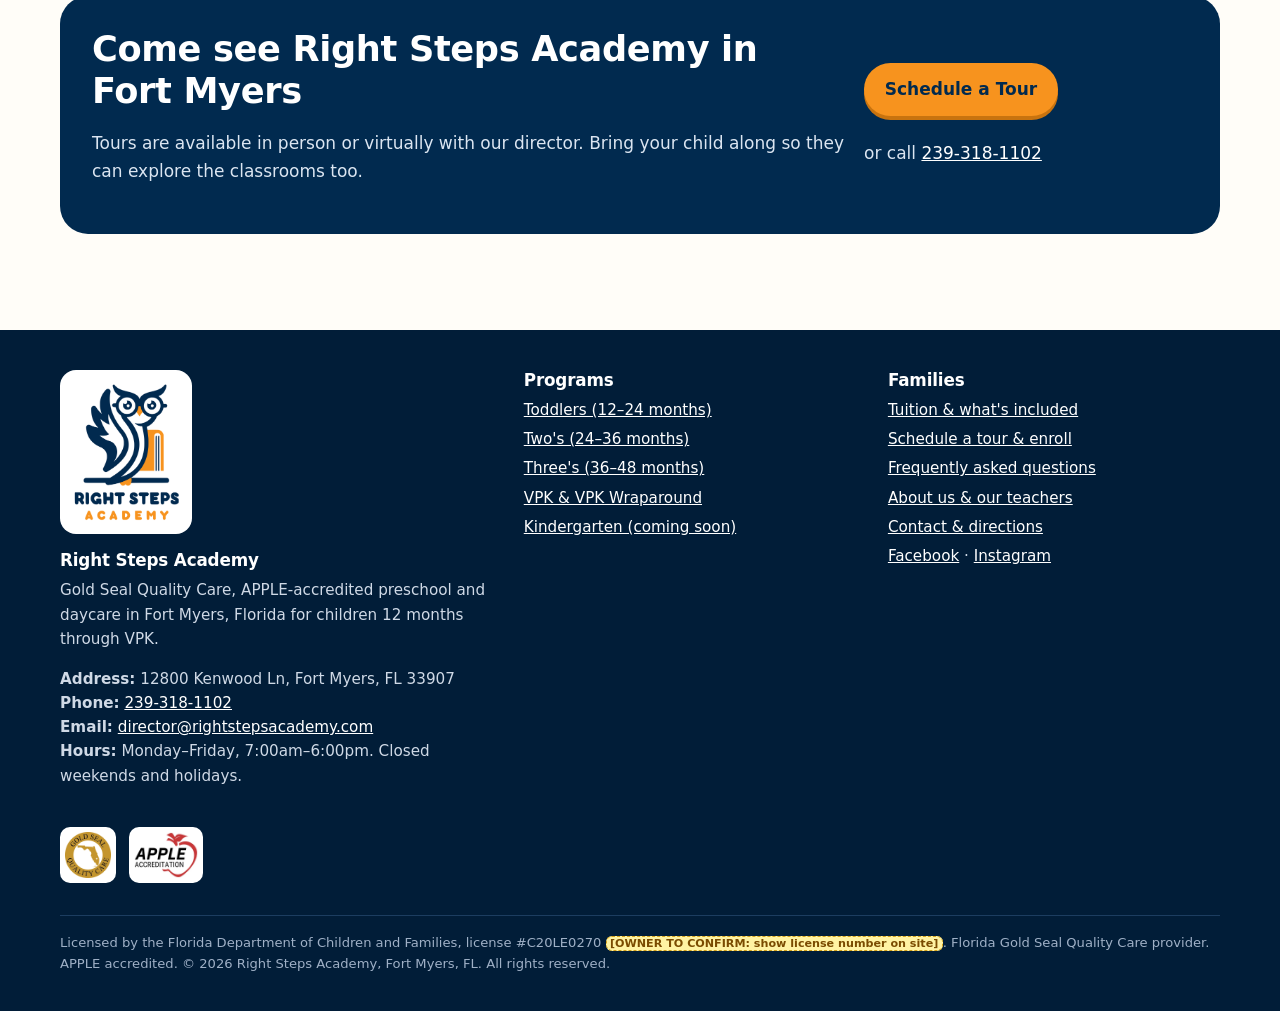
==== commit 9000092e: "Add home option E (scroll journey into the school) and E to switcher" ====
--- a/index.html
+++ b/index.html
@@ -152,7 +152,7 @@
 </head>
 <body>
 <a class="skip" href="#main">Skip to content</a>
-<div class="mock-banner" role="note">Design mockup for owner review — not a live website. Items marked <span class="otc">[OWNER TO CONFIRM]</span> need the owner's sign-off before launch. <span class="switch">Home design: <a href="index.html">View option A</a> / <a href="index-b.html">option B</a> / <a href="index-c.html">option C</a> / <a href="index-d.html">option D</a></span></div>
+<div class="mock-banner" role="note">Design mockup for owner review — not a live website. Items marked <span class="otc">[OWNER TO CONFIRM]</span> need the owner's sign-off before launch. <span class="switch">Home design: <a href="index.html">View option A</a> / <a href="index-b.html">option B</a> / <a href="index-c.html">option C</a> / <a href="index-d.html">option D</a> / <a href="index-e.html">option E</a></span></div>
 <div class="topbar"><div class="wrap">
 <span>📍 12800 Kenwood Ln, Fort Myers, FL 33907</span><span>🕖 Mon–Fri 7:00am–6:00pm</span><a href="tel:+12393181102">📞 239-318-1102</a>
 </div></div>
